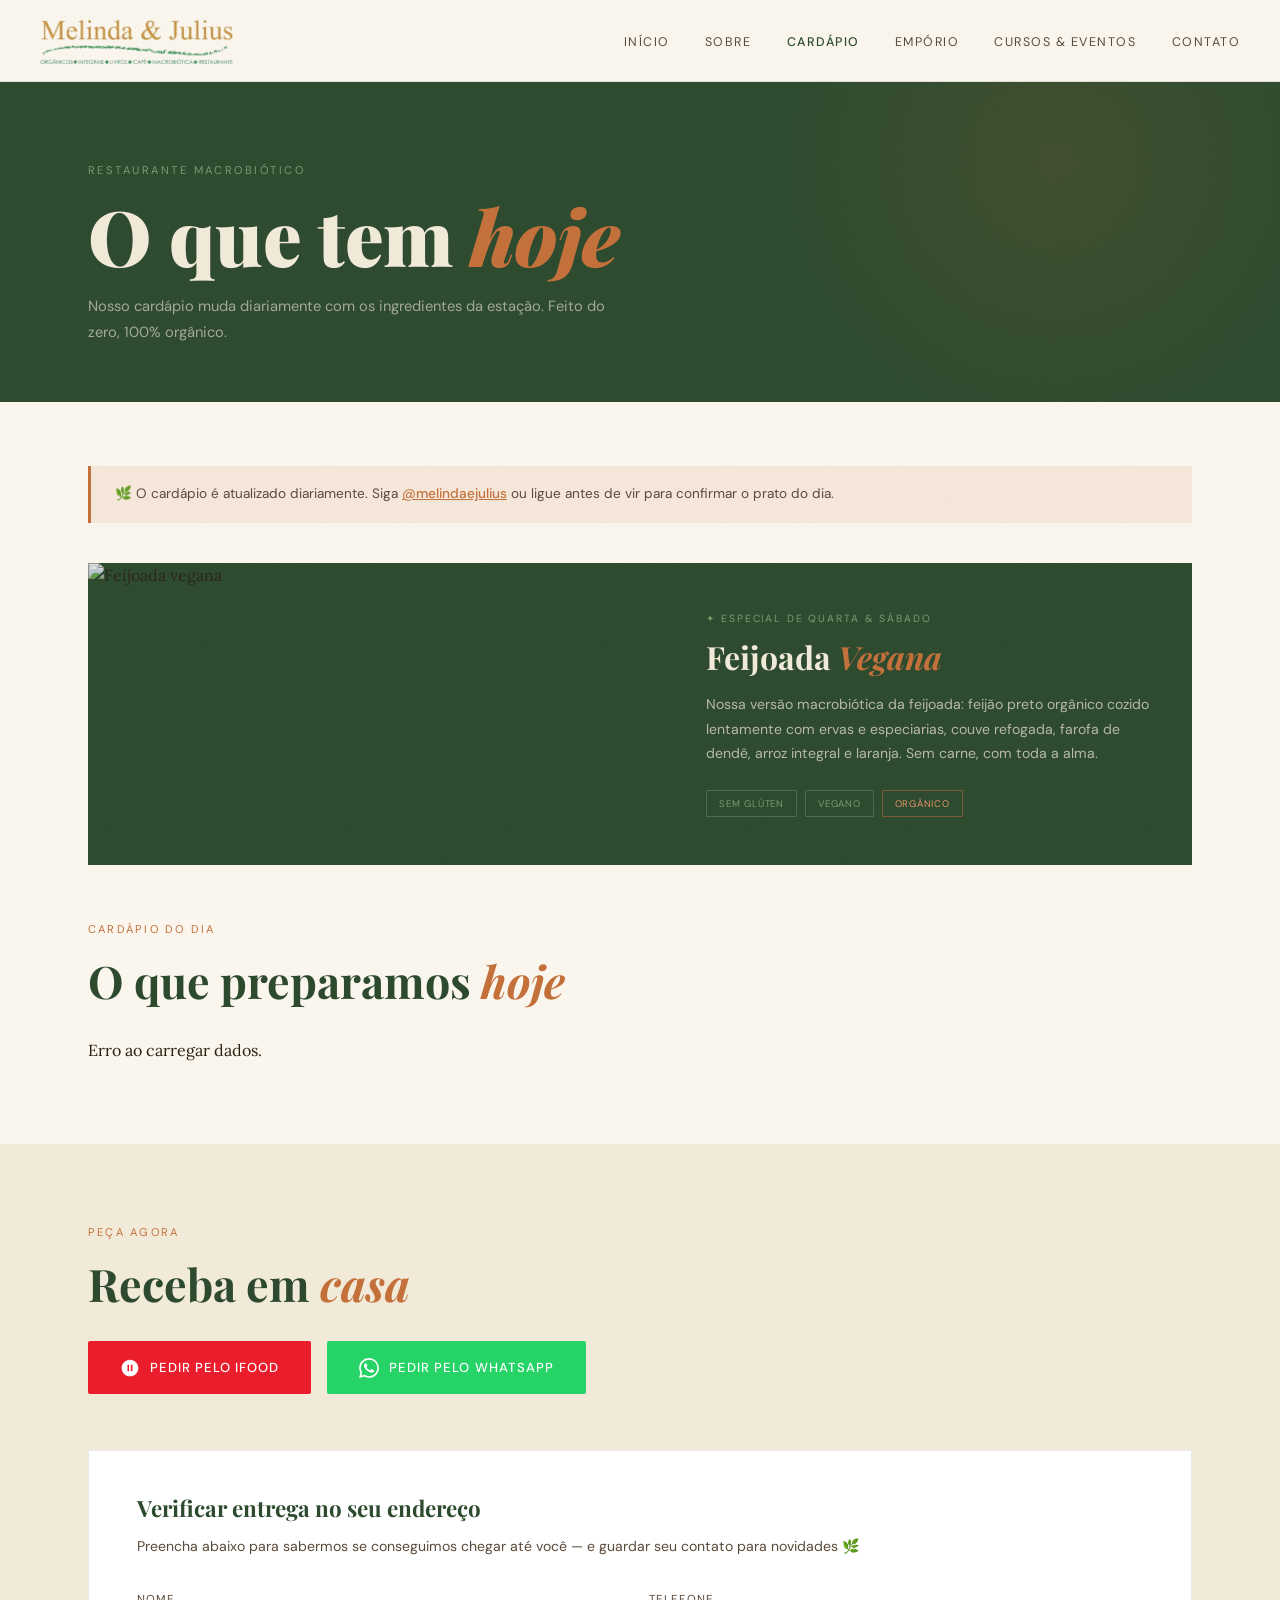
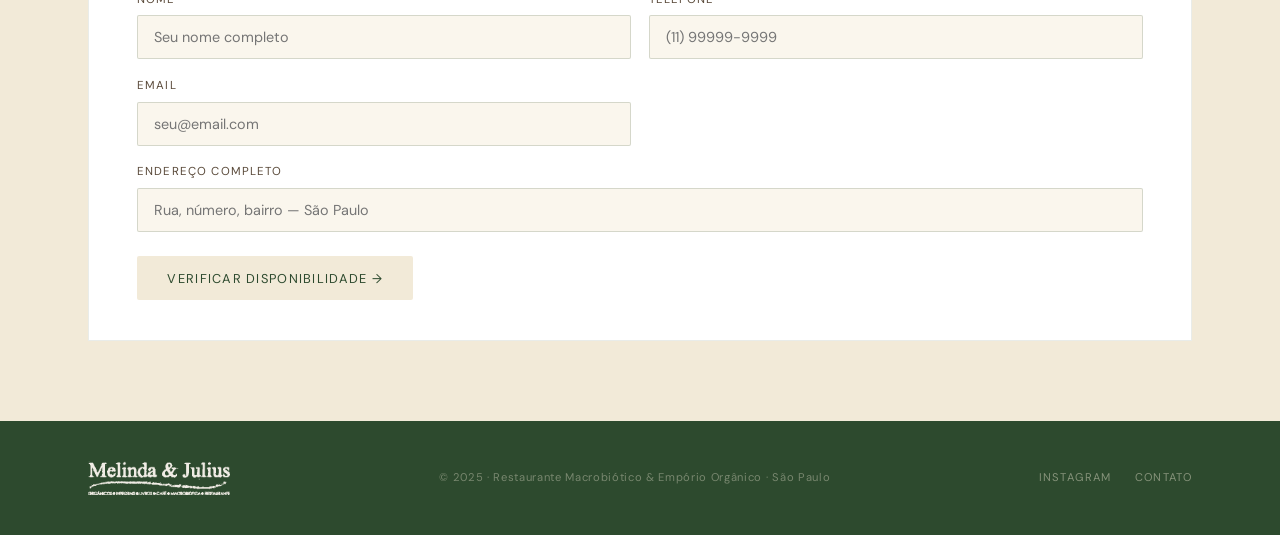
==== cardapio.html @ 5e5525bd "Add files via upload" ====
<!DOCTYPE html>
<html lang="pt-BR">
<head>
  <meta charset="UTF-8"/>
  <meta name="viewport" content="width=device-width, initial-scale=1.0"/>
  <title>Cardápio — Melinda & Julius</title>
  <link rel="preconnect" href="https://fonts.googleapis.com"><link rel="preconnect" href="https://fonts.gstatic.com" crossorigin><link href="https://fonts.googleapis.com/css2?family=Playfair+Display:ital,wght@0,400;0,700;0,900;1,400;1,700&family=Lora:ital,wght@0,400;0,500;1,400&family=DM+Sans:wght@300;400;500&display=swap" rel="stylesheet">
  <link rel="stylesheet" href="style.css"/>
  <script>(function(w,d,s,l,i){w[l]=w[l]||[];w[l].push({'gtm.start':
  new Date().getTime(),event:'gtm.js'});var f=d.getElementsByTagName(s)[0],
  j=d.createElement(s),dl=l!='dataLayer'?'&l='+l:'';j.async=true;j.src=
  'https://www.googletagmanager.com/gtm.js?id='+i+dl;f.parentNode.insertBefore(j,f);
  })(window,document,'script','dataLayer','GTM-PMT8HCLV');</script>
</head>
<body>
  <noscript><iframe src="https://www.googletagmanager.com/ns.html?id=GTM-PMT8HCLV"
  height="0" width="0" style="display:none;visibility:hidden"></iframe></noscript>
  <header class="site-header">
    <div class="container nav-wrap">
      <a href="index.html" class="brand"><img src="logo.png" alt="Melinda &amp; Julius" class="brand-logo"></a>
      <button class="hamburger" aria-label="Menu" onclick="this.classList.toggle('open');document.querySelector('.nav-menu').classList.toggle('open')">
        <span></span><span></span><span></span>
      </button>
      <nav><ul class="nav-menu">
          <li><a href="index.html">Início</a></li>
          <li><a href="sobre.html">Sobre</a></li>
          <li><a href="cardapio.html" class="active">Cardápio</a></li>
          <li><a href="emporio.html">Empório</a></li>
          <li><a href="cursos.html">Cursos &amp; Eventos</a></li>
          <li><a href="contato.html">Contato</a></li>
      </ul></nav>
    </div>
  </header>

<div class="page-header page-header--verde">
  <div class="container">
    <p class="eyebrow">Restaurante macrobiótico</p>
    <h1>O que tem <em>hoje</em></h1>
    <p class="header-sub">Nosso cardápio muda diariamente com os ingredientes da estação. Feito do zero, 100% orgânico.</p>
  </div>
</div>

<section class="cardapio-section">
  <div class="container">

    <div class="aviso-bar reveal">
      🌿 O cardápio é atualizado diariamente. Siga <a href="https://instagram.com/melindaejulius" target="_blank">@melindaejulius</a> ou ligue antes de vir para confirmar o prato do dia.
    </div>

    <!-- FEIJOADA ESPECIAL -->
    <div class="feijoada-card reveal">
      <div class="feijoada-card-img">
        <img src="https://images.unsplash.com/photo-1547592180-85f173990554?w=800&q=80&fit=crop" alt="Feijoada vegana">
      </div>
      <div class="feijoada-card-info">
        <span class="card-tag">✦ Especial de Quarta &amp; Sábado</span>
        <h2>Feijoada <em>Vegana</em></h2>
        <p>Nossa versão macrobiótica da feijoada: feijão preto orgânico cozido lentamente com ervas e especiarias, couve refogada, farofa de dendê, arroz integral e laranja. Sem carne, com toda a alma.</p>
        <div class="feijoada-chips">
          <span class="chip">Sem glúten</span>
          <span class="chip">Vegano</span>
          <span class="chip chip--org">Orgânico</span>
        </div>
      </div>
    </div>

    <!-- SHEETS: pratos do dia gerenciados pela planilha -->
    <div class="cardapio-lista-header reveal">
      <p class="section-label">Cardápio do dia</p>
      <h2 class="section-title">O que preparamos <em>hoje</em></h2>
    </div>
    <div id="content"></div>

  </div>
</section>

<!-- PEDIR AGORA -->
<section class="pedir-section">
  <div class="container">
    <p class="section-label reveal">Peça agora</p>
    <h2 class="section-title reveal">Receba em <em>casa</em></h2>

    <div class="pedir-botoes reveal">
      <a href="https://www.ifood.com.br/delivery/sao-paulo-sp/melinda-julius-vila-progredior" target="_blank" class="btn-pedir btn-pedir--ifood">
        <svg width="20" height="20" viewBox="0 0 24 24" fill="currentColor"><path d="M12 2C6.48 2 2 6.48 2 12s4.48 10 10 10 10-4.48 10-10S17.52 2 12 2zm-1 14H9V8h2v8zm4 0h-2V8h2v8z"/></svg>
        Pedir pelo iFood
      </a>
      <a href="https://wa.me/5511984760015?text=Ol%C3%A1!%20Gostaria%20de%20fazer%20um%20pedido%20pelo%20card%C3%A1pio%20%F0%9F%8C%BF" target="_blank" class="btn-pedir btn-pedir--whatsapp">
        <svg width="20" height="20" viewBox="0 0 24 24" fill="currentColor"><path d="M17.472 14.382c-.297-.149-1.758-.867-2.03-.967-.273-.099-.471-.148-.67.15-.197.297-.767.966-.94 1.164-.173.199-.347.223-.644.075-.297-.15-1.255-.463-2.39-1.475-.883-.788-1.48-1.761-1.653-2.059-.173-.297-.018-.458.13-.606.134-.133.298-.347.446-.52.149-.174.198-.298.298-.497.099-.198.05-.371-.025-.52-.075-.149-.669-1.612-.916-2.207-.242-.579-.487-.5-.669-.51-.173-.008-.371-.01-.57-.01-.198 0-.52.074-.792.372-.272.297-1.04 1.016-1.04 2.479 0 1.462 1.065 2.875 1.213 3.074.149.198 2.096 3.2 5.077 4.487.709.306 1.262.489 1.694.625.712.227 1.36.195 1.871.118.571-.085 1.758-.719 2.006-1.413.248-.694.248-1.289.173-1.413-.074-.124-.272-.198-.57-.347m-5.421 7.403h-.004a9.87 9.87 0 01-5.031-1.378l-.361-.214-3.741.982.998-3.648-.235-.374a9.86 9.86 0 01-1.51-5.26c.001-5.45 4.436-9.884 9.888-9.884 2.64 0 5.122 1.03 6.988 2.898a9.825 9.825 0 012.893 6.994c-.003 5.45-4.437 9.884-9.885 9.884m8.413-18.297A11.815 11.815 0 0012.05 0C5.495 0 .16 5.335.157 11.892c0 2.096.547 4.142 1.588 5.945L.057 24l6.305-1.654a11.882 11.882 0 005.683 1.448h.005c6.554 0 11.89-5.335 11.893-11.893a11.821 11.821 0 00-3.48-8.413Z"/></svg>
        Pedir pelo WhatsApp
      </a>
    </div>

    <!-- FORMULÁRIO DE ENTREGA -->
    <div class="entrega-form-wrap reveal">
      <div class="entrega-form-header">
        <h3>Verificar entrega no seu endereço</h3>
        <p>Preencha abaixo para sabermos se conseguimos chegar até você — e guardar seu contato para novidades 🌿</p>
      </div>
      <form class="entrega-form" id="entregaForm">
        <div class="entrega-form-grid">
          <label>Nome<input type="text" name="nome" id="ef-nome" required placeholder="Seu nome completo"></label>
          <label>Telefone<input type="tel" name="telefone" id="ef-tel" required placeholder="(11) 99999-9999"></label>
          <label>Email<input type="email" name="email" id="ef-email" required placeholder="seu@email.com"></label>
          <label>Endereço completo<input type="text" name="endereco" id="ef-end" required placeholder="Rua, número, bairro — São Paulo"></label>
        </div>
        <button type="submit" class="btn-primary">Verificar disponibilidade →</button>
      </form>
      <div id="entregaResultado" class="entrega-resultado" style="display:none"></div>
    </div>

  </div>
</section>

  <footer class="site-footer">
    <div class="container footer-inner">
      <img src="logo.png" alt="Melinda &amp; Julius" class="footer-logo">
      <p class="footer-copy">© 2025 · Restaurante Macrobiótico &amp; Empório Orgânico · São Paulo</p>
      <div class="footer-links">
        <a href="https://instagram.com/melindaejulius" target="_blank">Instagram</a>
        <a href="contato.html">Contato</a>
      </div>
    </div>
  </footer>
<script>
  const _obs = new IntersectionObserver((entries)=>{
    entries.forEach((e,i)=>{ if(e.isIntersecting){ setTimeout(()=>e.target.classList.add('visible'),i*80); _obs.unobserve(e.target); } });
  },{threshold:0.08,rootMargin:'0px 0px -50px 0px'});
  document.querySelectorAll('.reveal').forEach(el=>_obs.observe(el));
  const _nav=document.querySelector('.site-header');
  window.addEventListener('scroll',()=>{ _nav.style.boxShadow=window.scrollY>20?'0 2px 30px rgba(45,74,46,0.12)':'none'; });
</script>
<script src="script.js"></script>
<script>
// ── VERIFICAÇÃO DE ENTREGA + GOOGLE SHEETS ──────────────────────────
// Coordenadas do Melinda & Julius (Vila Progredior, Morumbi)
const LOJA_LAT = -23.5943;
const LOJA_LNG = -46.7200;
const RAIO_IFOOD_KM = 10; // raio estimado iFood

// URL do Google Apps Script Web App para salvar no Sheets
// SUBSTITUA pela URL do seu Apps Script depois de publicar
const SHEETS_WEBAPP_URL = 'https://script.google.com/macros/s/SEU_SCRIPT_ID/exec';

function distanciaKm(lat1, lng1, lat2, lng2) {
  const R = 6371;
  const dLat = (lat2 - lat1) * Math.PI / 180;
  const dLng = (lng2 - lng1) * Math.PI / 180;
  const a = Math.sin(dLat/2)**2 + Math.cos(lat1*Math.PI/180) * Math.cos(lat2*Math.PI/180) * Math.sin(dLng/2)**2;
  return R * 2 * Math.atan2(Math.sqrt(a), Math.sqrt(1-a));
}

document.getElementById('entregaForm').addEventListener('submit', async function(e) {
  e.preventDefault();
  const btn = this.querySelector('button[type=submit]');
  const res = document.getElementById('entregaResultado');
  const nome     = document.getElementById('ef-nome').value.trim();
  const telefone = document.getElementById('ef-tel').value.trim();
  const email    = document.getElementById('ef-email').value.trim();
  const endereco = document.getElementById('ef-end').value.trim();

  btn.textContent = 'Verificando...';
  btn.disabled = true;
  res.style.display = 'none';

  try {
    // Geocodifica endereço via Nominatim (gratuito, sem API key)
    const geo = await fetch(`https://nominatim.openstreetmap.org/search?format=json&limit=1&q=${encodeURIComponent(endereco + ', São Paulo, Brasil')}`, {
      headers: { 'Accept-Language': 'pt-BR' }
    });
    const geoData = await geo.json();

    let mensagem = '';
    let tipo = '';
    let distancia = null;

    if (geoData.length > 0) {
      const lat = parseFloat(geoData[0].lat);
      const lng = parseFloat(geoData[0].lon);
      distancia = distanciaKm(LOJA_LAT, LOJA_LNG, lat, lng);

      if (distancia <= RAIO_IFOOD_KM) {
        tipo = 'sucesso';
        mensagem = `✅ Boa notícia, ${nome}! Seu endereço fica a <strong>${distancia.toFixed(1)} km</strong> de nós — dentro do raio de entrega do iFood. Clique em "Pedir pelo iFood" acima!`;
      } else {
        tipo = 'aviso';
        mensagem = `🛵 Seu endereço fica a <strong>${distancia.toFixed(1)} km</strong> de nós. Pode ficar fora do raio do iFood, mas entre em contato pelo WhatsApp e verificamos a possibilidade de entrega por motoboy!`;
      }
    } else {
      tipo = 'aviso';
      mensagem = `Não conseguimos localizar esse endereço automaticamente. Entre em contato pelo <a href="https://wa.me/5511984760015" target="_blank">WhatsApp</a> e verificamos!`;
    }

    // Salva no Google Sheets via Apps Script
    try {
      await fetch(SHEETS_WEBAPP_URL, {
        method: 'POST',
        mode: 'no-cors',
        headers: { 'Content-Type': 'application/json' },
        body: JSON.stringify({
          nome, telefone, email, endereco,
          distancia_km: distancia ? distancia.toFixed(2) : 'não localizado',
          data: new Date().toLocaleString('pt-BR')
        })
      });
    } catch(_) { /* silencia erro de CORS — o dado chega mesmo assim */ }

    res.style.display = 'block';
    res.className = `entrega-resultado entrega-resultado--${tipo}`;
    res.innerHTML = mensagem;

  } catch(err) {
    res.style.display = 'block';
    res.className = 'entrega-resultado entrega-resultado--aviso';
    res.innerHTML = 'Ocorreu um erro. Entre em contato pelo <a href="https://wa.me/5511984760015" target="_blank">WhatsApp</a>!';
  }

  btn.textContent = 'Verificar disponibilidade →';
  btn.disabled = false;
});
</script>
</body>
</html>
---- style.css ----
/* ─── FONTS ──────────────────────────────────────────────────────── */
@import url('https://fonts.googleapis.com/css2?family=Playfair+Display:ital,wght@0,400;0,700;0,900;1,400;1,700&family=Lora:ital,wght@0,400;0,500;1,400&family=DM+Sans:wght@300;400;500&display=swap');

/* ─── TOKENS ─────────────────────────────────────────────────────── */
:root {
  --verde-escuro:  #2d4a2e;
  --verde-medio:   #4a6741;
  --verde-claro:   #7a9c6e;
  --bege-quente:   #f2ead8;
  --bege-escuro:   #e0d4b8;
  --terracota:     #c4703a;
  --creme:         #faf6ed;
  --marrom-texto:  #2c1f0e;
  --cinza-texto:   #5a4a3a;
}

/* ─── RESET ──────────────────────────────────────────────────────── */
*, *::before, *::after { box-sizing: border-box; margin: 0; padding: 0; }
html { scroll-behavior: smooth; }
body {
  font-family: 'Lora', Georgia, serif;
  background: var(--creme);
  color: var(--marrom-texto);
  line-height: 1.6;
  overflow-x: hidden;
}

/* noise texture */
body::before {
  content: '';
  position: fixed; inset: 0;
  background-image: url("data:image/svg+xml,%3Csvg xmlns='http://www.w3.org/2000/svg' width='400' height='400'%3E%3Cfilter id='n'%3E%3CfeTurbulence type='fractalNoise' baseFrequency='0.9' numOctaves='4' stitchTiles='stitch'/%3E%3CfeColorMatrix type='saturate' values='0'/%3E%3C/filter%3E%3Crect width='400' height='400' filter='url(%23n)' opacity='0.035'/%3E%3C/svg%3E");
  pointer-events: none; z-index: 9999; opacity: 0.6;
}

/* ─── LAYOUT ─────────────────────────────────────────────────────── */
.container { max-width: 1200px; margin: 0 auto; padding: 0 3rem; }
@media (max-width: 768px) { .container { padding: 0 1.25rem; } }

/* ─── SCROLL REVEAL ──────────────────────────────────────────────── */
.reveal { opacity: 0; transform: translateY(28px); transition: opacity 0.7s ease, transform 0.7s ease; }
.reveal.visible { opacity: 1; transform: translateY(0); }

/* ─── TYPOGRAPHY UTILS ───────────────────────────────────────────── */
.eyebrow {
  display: block;
  font-family: 'DM Sans', sans-serif;
  font-size: 0.7rem; letter-spacing: 0.22em; text-transform: uppercase;
  color: var(--verde-claro); margin-bottom: 0.9rem;
}
.section-label {
  font-family: 'DM Sans', sans-serif;
  font-size: 0.7rem; letter-spacing: 0.2em; text-transform: uppercase;
  color: var(--terracota); margin-bottom: 1rem; display: block;
}
.section-title {
  font-family: 'Playfair Display', serif;
  font-size: clamp(2rem, 3.5vw, 3rem); font-weight: 700;
  line-height: 1.15; color: var(--verde-escuro); margin-bottom: 2rem;
}
.section-title em, h1 em, h2 em { font-style: italic; color: var(--terracota); }

/* ─── BUTTONS ────────────────────────────────────────────────────── */
.btn-primary {
  display: inline-block;
  font-family: 'DM Sans', sans-serif; font-size: 0.8rem;
  letter-spacing: 0.1em; text-transform: uppercase;
  color: var(--verde-escuro); background: var(--bege-quente);
  padding: 0.85rem 1.9rem; text-decoration: none;
  border-radius: 2px; border: none; cursor: pointer;
  transition: background 0.2s, color 0.2s;
}
.btn-primary:hover { background: var(--terracota); color: #fff; }
.btn-ghost {
  font-family: 'DM Sans', sans-serif; font-size: 0.8rem;
  letter-spacing: 0.1em; text-transform: uppercase;
  color: rgba(242,234,216,0.7); text-decoration: none; transition: color 0.2s;
}
.btn-ghost:hover { color: var(--bege-quente); }

/* ─── NAV ────────────────────────────────────────────────────────── */
.site-header {
  position: sticky; top: 0; z-index: 100;
  background: rgba(250,246,237,0.93);
  backdrop-filter: blur(14px);
  border-bottom: 1px solid rgba(45,74,46,0.12);
  transition: box-shadow 0.3s;
}
.nav-wrap {
  display: flex; align-items: center; justify-content: space-between;
  padding: 1.1rem 0;
}
.brand { display: flex; align-items: center; text-decoration: none; }
.brand-logo { height: 46px; width: auto; display: block; }

.nav-menu { list-style: none; display: flex; gap: 2.2rem; }
.nav-menu a {
  font-family: 'DM Sans', sans-serif;
  font-size: 0.78rem; letter-spacing: 0.12em; text-transform: uppercase;
  color: var(--cinza-texto); text-decoration: none; transition: color 0.2s;
}
.nav-menu a:hover, .nav-menu a.active { color: var(--verde-escuro); font-weight: 500; }

.hamburger {
  display: none; flex-direction: column; gap: 5px;
  background: none; border: none; cursor: pointer; padding: 4px;
}
.hamburger span { display: block; width: 24px; height: 2px; background: var(--verde-escuro); transition: all 0.3s; }
.hamburger.open span:nth-child(1) { transform: translateY(7px) rotate(45deg); }
.hamburger.open span:nth-child(2) { opacity: 0; }
.hamburger.open span:nth-child(3) { transform: translateY(-7px) rotate(-45deg); }

@media (max-width: 900px) {
  .hamburger { display: flex; }
  .nav-menu {
    display: none; position: absolute; top: 70px; left: 0; right: 0;
    flex-direction: column; gap: 0;
    background: rgba(250,246,237,0.98);
    border-bottom: 1px solid rgba(45,74,46,0.12);
    padding: 1rem 1.25rem;
  }
  .nav-menu.open { display: flex; }
  .nav-menu a { padding: 0.65rem 0; font-size: 0.88rem; }
}

/* ─── PAGE HEADER ────────────────────────────────────────────────── */
.page-header { padding: 5rem 0 3.5rem; position: relative; overflow: hidden; }
.page-header--verde { background: var(--verde-escuro); }
.page-header--verde::before {
  content: ''; position: absolute; bottom: -15%; right: -5%; width: 45%; aspect-ratio: 1;
  background: radial-gradient(circle, rgba(196,112,58,0.12) 0%, transparent 70%);
  pointer-events: none;
}
.page-header--bege { background: var(--bege-escuro); }
.page-header h1 {
  font-family: 'Playfair Display', serif;
  font-size: clamp(3rem, 6vw, 5rem); font-weight: 900; line-height: 1.05;
}
.page-header--verde h1 { color: var(--bege-quente); }
.page-header--verde .eyebrow { color: var(--verde-claro); }
.page-header--bege h1 { color: var(--verde-escuro); }
.header-sub {
  font-family: 'DM Sans', sans-serif; font-size: 0.92rem;
  line-height: 1.75; max-width: 520px; margin-top: 1.2rem;
}
.page-header--verde .header-sub { color: rgba(242,234,216,0.6); }
.page-header--bege .header-sub { color: var(--cinza-texto); }

/* ─── HERO ───────────────────────────────────────────────────────── */
.hero {
  display: grid; grid-template-columns: 1fr 1fr;
  min-height: calc(100vh - 70px);
}
.hero-left {
  background: var(--verde-escuro);
  display: flex; flex-direction: column; justify-content: flex-end;
  padding: 5rem 4rem 5rem 5rem;
  position: relative; overflow: hidden;
}
.hero-left::before {
  content: ''; position: absolute; top: -15%; right: -10%;
  width: 55%; aspect-ratio: 1;
  background: radial-gradient(circle, rgba(122,156,110,0.18) 0%, transparent 70%);
  pointer-events: none;
}
.hero-left .eyebrow { color: var(--verde-claro); }
.hero-since {
  position: absolute; top: 2rem; right: 0;
  background: var(--terracota); color: #fff;
  font-family: 'DM Sans', sans-serif; font-size: 0.65rem;
  letter-spacing: 0.18em; text-transform: uppercase; padding: 0.35rem 1.2rem;
}
.hero-title {
  font-family: 'Playfair Display', serif;
  font-size: clamp(2.4rem, 4vw, 3.8rem); font-weight: 900;
  line-height: 1.1; color: var(--bege-quente); margin-bottom: 1.4rem;
}
.hero-desc {
  font-family: 'DM Sans', sans-serif; font-size: 0.95rem;
  color: rgba(242,234,216,0.7); line-height: 1.75;
  max-width: 400px; margin-bottom: 2.5rem;
}
.hero-actions { display: flex; gap: 1.5rem; align-items: center; flex-wrap: wrap; }
.hero-right { position: relative; overflow: hidden; background: var(--verde-escuro); }
.hero-right img {
  width: 100%; height: 100%; object-fit: cover;
  filter: saturate(0.82) sepia(0.1); transition: transform 8s ease;
}
.hero-right:hover img { transform: scale(1.04); }

@media (max-width: 900px) {
  .hero { grid-template-columns: 1fr; min-height: auto; }
  .hero-left { padding: 4.5rem 1.25rem 2.5rem; }
  .hero-right { height: 55vw; }
}

/* ─── SHEETS SECTION (index) ─────────────────────────────────────── */
.sheets-section { padding: 3rem 0 0; }
.sheets-section #content:empty { display: none; }

/* ─── STATS STRIP ────────────────────────────────────────────────── */
.strip-stats { background: var(--verde-escuro); padding: 4rem 0; }
.strip-grid { display: grid; grid-template-columns: repeat(4,1fr); gap: 2rem; text-align: center; }
.stat-n {
  display: block;
  font-family: 'Playfair Display', serif; font-size: 3rem; font-weight: 900;
  color: var(--bege-quente); line-height: 1;
}
.stat-l {
  display: block; margin-top: 0.3rem;
  font-family: 'DM Sans', sans-serif; font-size: 0.7rem;
  letter-spacing: 0.12em; text-transform: uppercase; color: var(--verde-claro);
}
@media (max-width: 768px) { .strip-grid { grid-template-columns: repeat(2,1fr); } }

/* ─── CARDS SECTION (index) ──────────────────────────────────────── */
.cards-section { background: var(--creme); padding: 5rem 0; }
.cards-grid { display: grid; grid-template-columns: repeat(3,1fr); gap: 2rem; }
.card-link { text-decoration: none; color: inherit; display: block; overflow: hidden; background: #fff; border: 1px solid rgba(45,74,46,0.08); transition: transform 0.3s, box-shadow 0.3s; }
.card-link:hover { transform: translateY(-5px); box-shadow: 0 16px 50px rgba(45,74,46,0.1); }
.card-img { width: 100%; aspect-ratio: 4/3; background-size: cover; background-position: center; filter: saturate(0.8) sepia(0.1); transition: transform 0.5s; }
.card-link:hover .card-img { transform: scale(1.04); }
.card-body { padding: 1.75rem; }
.card-tag { font-family: 'DM Sans', sans-serif; font-size: 0.65rem; letter-spacing: 0.18em; text-transform: uppercase; color: var(--terracota); display: block; margin-bottom: 0.5rem; }
.card-body h3 { font-family: 'Playfair Display', serif; font-size: 1.25rem; font-weight: 700; color: var(--verde-escuro); margin-bottom: 0.5rem; }
.card-body p { font-family: 'DM Sans', sans-serif; font-size: 0.83rem; color: var(--cinza-texto); line-height: 1.65; }
@media (max-width: 768px) { .cards-grid { grid-template-columns: 1fr; } }

/* ─── BANNER FEIJOADA ────────────────────────────────────────────── */
.banner-feijoada { background: var(--verde-escuro); padding: 5.5rem 0; }
.banner-inner { display: flex; justify-content: space-between; align-items: center; gap: 2.5rem; flex-wrap: wrap; }
.banner-inner h2 {
  font-family: 'Playfair Display', serif;
  font-size: clamp(2rem, 3.5vw, 3rem); font-weight: 700;
  color: var(--bege-quente); line-height: 1.15; margin-bottom: 0.75rem;
}
.banner-inner p { font-family: 'DM Sans', sans-serif; font-size: 0.9rem; color: rgba(242,234,216,0.65); line-height: 1.75; max-width: 480px; }

/* ─── SOBRE ──────────────────────────────────────────────────────── */
.sobre-intro { background: var(--bege-quente); padding: 6rem 0; position: relative; overflow: hidden; }
.sobre-intro::before {
  content: '\201C'; position: absolute; top: -2rem; left: 1rem;
  font-family: 'Playfair Display', serif; font-size: 22rem;
  color: rgba(45,74,46,0.04); line-height: 1; pointer-events: none;
}
.sobre-grid { display: grid; grid-template-columns: 1fr 1fr; gap: 5rem; align-items: center; position: relative; }
.big-quote {
  font-family: 'Playfair Display', serif;
  font-size: clamp(1.2rem, 2vw, 1.6rem); font-style: italic;
  line-height: 1.55; color: var(--verde-escuro);
  border-left: 3px solid var(--terracota);
  padding-left: 1.5rem; margin-bottom: 2rem;
}
.sobre-text p { font-size: 0.97rem; line-height: 1.85; color: var(--cinza-texto); margin-bottom: 1.1rem; }
.sobre-image { position: relative; }
.sobre-image img { width: 100%; aspect-ratio: 3/4; object-fit: cover; filter: saturate(0.82) sepia(0.1); display: block; }
.sobre-image-badge {
  position: absolute; bottom: -1.5rem; right: -1.5rem;
  background: var(--terracota); color: #fff;
  padding: 1.2rem 1.5rem; line-height: 1.8;
  font-family: 'DM Sans', sans-serif; font-size: 0.7rem;
  letter-spacing: 0.12em; text-transform: uppercase;
}

/* sheets-sobre */
.sheets-sobre { margin-top: 1.5rem; }
.sheets-sobre .texto-bloco {
  background: transparent; border: none;
  border-top: 1px solid rgba(45,74,46,0.15);
  padding: 1.25rem 0 0; margin-bottom: 0;
}

@media (max-width: 900px) {
  .sobre-grid { grid-template-columns: 1fr; gap: 2.5rem; }
  .sobre-image-badge { display: none; }
}

/* ─── PRINCÍPIOS ─────────────────────────────────────────────────── */
.principios-section { background: var(--creme); padding: 6rem 0; }
.principios-grid { display: grid; grid-template-columns: repeat(3,1fr); gap: 2rem; margin-top: 1rem; }
.principio { padding: 2rem 1.5rem; border-top: 2px solid rgba(45,74,46,0.15); transition: border-color 0.25s; }
.principio:hover { border-color: var(--terracota); }
.p-num { display: block; font-family: 'Playfair Display', serif; font-size: 2.8rem; font-weight: 900; color: rgba(45,74,46,0.1); line-height: 1; margin-bottom: 0.75rem; }
.principio h3 { font-family: 'Playfair Display', serif; font-size: 1.05rem; font-weight: 700; color: var(--verde-escuro); margin-bottom: 0.6rem; }
.principio p { font-family: 'DM Sans', sans-serif; font-size: 0.83rem; color: var(--cinza-texto); line-height: 1.7; }
@media (max-width: 768px) { .principios-grid { grid-template-columns: 1fr; } }

/* ─── CARDÁPIO ───────────────────────────────────────────────────── */
.cardapio-section { padding: 4rem 0 5rem; }

.aviso-bar {
  background: rgba(196,112,58,0.1);
  border-left: 3px solid var(--terracota);
  padding: 1.1rem 1.5rem; margin-bottom: 2.5rem;
  font-family: 'DM Sans', sans-serif; font-size: 0.85rem;
  color: var(--cinza-texto); line-height: 1.6;
}
.aviso-bar a { color: var(--terracota); font-weight: 500; }

.feijoada-card { display: grid; grid-template-columns: 1.1fr 1fr; overflow: hidden; margin-bottom: 3.5rem; background: var(--verde-escuro); }
.feijoada-card-img { overflow: hidden; }
.feijoada-card-img img { width: 100%; height: 100%; object-fit: cover; filter: saturate(0.82) sepia(0.1); opacity: 0.85; transition: transform 0.6s; }
.feijoada-card:hover .feijoada-card-img img { transform: scale(1.04); }
.feijoada-card-info { padding: 3rem 2.5rem; display: flex; flex-direction: column; justify-content: center; }
.feijoada-card-info .card-tag { color: var(--verde-claro); margin-bottom: 0.75rem; }
.feijoada-card-info h2 { font-family: 'Playfair Display', serif; font-size: clamp(1.6rem, 2.5vw, 2.2rem); font-weight: 700; color: var(--bege-quente); line-height: 1.15; margin-bottom: 1rem; }
.feijoada-card-info p { font-family: 'DM Sans', sans-serif; font-size: 0.88rem; color: rgba(242,234,216,0.7); line-height: 1.75; margin-bottom: 1.5rem; }
.feijoada-chips { display: flex; flex-wrap: wrap; gap: 0.5rem; }
.chip { font-family: 'DM Sans', sans-serif; font-size: 0.6rem; letter-spacing: 0.08em; text-transform: uppercase; padding: 0.3rem 0.75rem; border: 1px solid rgba(122,156,110,0.4); color: var(--verde-claro); border-radius: 1px; }
.chip--org { border-color: rgba(196,112,58,0.5); color: #e8956a; }

.cardapio-lista-header { margin-bottom: 1.5rem; }

.nota-rodape {
  display: flex; align-items: flex-start; gap: 1rem;
  border: 1px solid rgba(45,74,46,0.12); padding: 1.75rem 2rem; margin: 0 0 4rem;
  font-family: 'DM Sans', sans-serif; font-size: 0.85rem; color: var(--cinza-texto); line-height: 1.65;
}
.nota-rodape strong { color: var(--verde-escuro); }
.nota-rodape a { color: var(--verde-escuro); font-weight: 500; }
.nota-icon { font-size: 1.4rem; flex-shrink: 0; margin-top: 2px; }

@media (max-width: 768px) {
  .feijoada-card { grid-template-columns: 1fr; }
  .feijoada-card-info { padding: 2rem 1.5rem; }
}

/* ─── EMPÓRIO ────────────────────────────────────────────────────── */
.emporio-header-grid { display: grid; grid-template-columns: 1fr 1fr; gap: 4rem; align-items: center; }
.cats-bar { display: flex; flex-wrap: wrap; gap: 0.6rem; }
.cats-bar span { font-family: 'DM Sans', sans-serif; font-size: 0.78rem; letter-spacing: 0.06em; padding: 0.45rem 1rem; background: var(--creme); color: var(--verde-escuro); border: 1px solid rgba(45,74,46,0.18); border-radius: 2px; white-space: nowrap; }
.emporio-section { padding: 5rem 0; }
@media (max-width: 900px) { .emporio-header-grid { grid-template-columns: 1fr; gap: 2rem; } }

/* ─── CONTATO ────────────────────────────────────────────────────── */
.contato-section { padding: 5rem 0; }
.contato-grid { display: grid; grid-template-columns: 1fr 1.5fr; gap: 5rem; align-items: start; }
.contato-info { display: flex; flex-direction: column; gap: 2.5rem; }
.info-bloco h4 { font-family: 'DM Sans', sans-serif; font-size: 0.68rem; letter-spacing: 0.18em; text-transform: uppercase; color: var(--terracota); margin-bottom: 0.75rem; }
.horarios { display: flex; flex-direction: column; }
.h-row { display: flex; justify-content: space-between; font-family: 'DM Sans', sans-serif; font-size: 0.85rem; padding: 0.55rem 0; border-bottom: 1px solid rgba(45,74,46,0.08); color: var(--cinza-texto); }
.h-row--fechado { color: rgba(90,74,58,0.38); }
.social-row { display: flex; gap: 1rem; }
.social-link { font-family: 'DM Sans', sans-serif; font-size: 0.72rem; letter-spacing: 0.1em; text-transform: uppercase; color: var(--verde-escuro); text-decoration: none; border-bottom: 1px solid var(--verde-claro); padding-bottom: 2px; transition: all 0.2s; }
.social-link:hover { color: var(--terracota); border-color: var(--terracota); }
.social-link--wa { color: #25a244; border-color: #25a244; }
.contato-direita { display: flex; flex-direction: column; gap: 2rem; }
.map-frame { width: 100%; aspect-ratio: 4/3; border: 1px solid rgba(45,74,46,0.12); overflow: hidden; }
.map-frame iframe { width: 100%; height: 100%; border: 0; display: block; }
.form-wrapper h3 { font-family: 'Playfair Display', serif; font-size: 1.3rem; font-weight: 700; color: var(--verde-escuro); margin-bottom: 1.5rem; }
.form-wrapper form { display: flex; flex-direction: column; gap: 1.1rem; }
.form-wrapper label { font-family: 'DM Sans', sans-serif; font-size: 0.72rem; letter-spacing: 0.1em; text-transform: uppercase; color: var(--cinza-texto); display: flex; flex-direction: column; gap: 0.4rem; }
.form-wrapper input, .form-wrapper textarea { font-family: 'DM Sans', sans-serif; font-size: 0.9rem; letter-spacing: 0; color: var(--marrom-texto); background: #fff; border: 1px solid rgba(45,74,46,0.18); border-radius: 2px; padding: 0.75rem 1rem; outline: none; transition: border-color 0.2s; }
.form-wrapper input:focus, .form-wrapper textarea:focus { border-color: var(--verde-medio); }
.form-wrapper textarea { resize: vertical; min-height: 100px; }
.form-wrapper button { font-family: 'DM Sans', sans-serif; font-size: 0.8rem; letter-spacing: 0.1em; text-transform: uppercase; color: #fff; background: var(--verde-escuro); border: none; padding: 0.9rem 2rem; cursor: pointer; border-radius: 2px; transition: background 0.2s; align-self: flex-start; }
.form-wrapper button:hover { background: var(--verde-medio); }
@media (max-width: 900px) { .contato-grid { grid-template-columns: 1fr; gap: 2.5rem; } }

/* ─── GOOGLE SHEETS RENDERERS ────────────────────────────────────── */
/* .texto-bloco — index, sobre, contato */
.texto-bloco { background: #fff; border: 1px solid rgba(45,74,46,0.1); padding: 2rem 2.25rem; margin-bottom: 1.5rem; }
.texto-bloco:last-child { margin-bottom: 0; }
.texto-bloco h2, .texto-bloco h3 { font-family: 'Playfair Display', serif; font-weight: 700; color: var(--verde-escuro); margin-bottom: 0.75rem; line-height: 1.2; }
.texto-bloco h2 { font-size: 1.5rem; }
.texto-bloco h3 { font-size: 1.1rem; }
.texto-bloco p { font-family: 'DM Sans', sans-serif; font-size: 0.9rem; color: var(--cinza-texto); line-height: 1.75; }
.texto-bloco img { max-width: 100%; height: auto; margin-top: 1rem; filter: saturate(0.85); display: block; }

/* .cardapio-item — cardapio */
.cardapio-item { background: #fff; border: 1px solid rgba(45,74,46,0.1); border-left: 3px solid var(--verde-claro); padding: 1.5rem 2rem; margin-bottom: 1.25rem; transition: border-left-color 0.2s, padding-left 0.2s; }
.cardapio-item:hover { border-left-color: var(--terracota); padding-left: 2.3rem; }
.cardapio-item p { font-family: 'DM Sans', sans-serif; font-size: 0.9rem; color: var(--cinza-texto); line-height: 1.72; }
.cardapio-item img { max-width: 100%; height: auto; margin-top: 0.75rem; filter: saturate(0.85); display: block; }

/* .emporio-grid / .produto — emporio */
.emporio-grid { display: grid; grid-template-columns: repeat(auto-fill, minmax(250px,1fr)); gap: 1.75rem; margin-top: 1rem; }
.produto { background: #fff; border: 1px solid rgba(45,74,46,0.1); overflow: hidden; transition: transform 0.25s, box-shadow 0.25s; }
.produto:hover { transform: translateY(-5px); box-shadow: 0 16px 50px rgba(45,74,46,0.1); }
.produto img { width: 100%; aspect-ratio: 4/3; object-fit: cover; filter: saturate(0.82); display: block; }
.produto h3 { font-family: 'Playfair Display', serif; font-size: 1.05rem; font-weight: 700; color: var(--verde-escuro); padding: 1.1rem 1.25rem 0.35rem; }
.produto p { font-family: 'DM Sans', sans-serif; font-size: 0.82rem; color: var(--cinza-texto); line-height: 1.6; padding: 0 1.25rem 0.4rem; }
.produto p:last-child { padding-bottom: 1.25rem; }
.produto p strong { color: var(--terracota); font-weight: 500; }

/* ─── FOOTER ─────────────────────────────────────────────────────── */
.site-footer { background: var(--verde-escuro); padding: 2.5rem 0; }
.footer-inner { display: flex; justify-content: space-between; align-items: center; flex-wrap: wrap; gap: 1rem; }
.footer-logo { height: 34px; width: auto; filter: brightness(0) invert(0.88) sepia(0.25) saturate(0.5); }
.footer-copy { font-family: 'DM Sans', sans-serif; font-size: 0.7rem; letter-spacing: 0.06em; color: rgba(242,234,216,0.38); }
.footer-links { display: flex; gap: 1.5rem; }
.footer-links a { font-family: 'DM Sans', sans-serif; font-size: 0.7rem; letter-spacing: 0.1em; text-transform: uppercase; color: rgba(242,234,216,0.45); text-decoration: none; transition: color 0.2s; }
.footer-links a:hover { color: var(--bege-quente); }
@media (max-width: 768px) { .footer-inner { flex-direction: column; text-align: center; } }

/* ─── PEDIDO WHATSAPP (empório) ──────────────────────────────────── */
.pedido-whatsapp {
  display: flex; justify-content: space-between; align-items: center;
  gap: 2rem; flex-wrap: wrap;
  background: var(--verde-escuro);
  padding: 2.5rem 3rem;
  margin-top: 3rem;
}
.pedido-whatsapp-text h3 {
  font-family: 'Playfair Display', serif; font-size: 1.4rem; font-weight: 700;
  color: var(--bege-quente); margin-bottom: 0.4rem;
}
.pedido-whatsapp-text p {
  font-family: 'DM Sans', sans-serif; font-size: 0.88rem;
  color: rgba(242,234,216,0.65); line-height: 1.65;
}
.btn-whatsapp {
  display: inline-flex; align-items: center; gap: 0.6rem; flex-shrink: 0;
  font-family: 'DM Sans', sans-serif; font-size: 0.8rem;
  letter-spacing: 0.1em; text-transform: uppercase;
  color: var(--verde-escuro); background: #25D366;
  padding: 0.9rem 1.75rem; text-decoration: none;
  border-radius: 2px; transition: background 0.2s;
}
.btn-whatsapp:hover { background: #1fba58; }
@media (max-width: 768px) {
  .pedido-whatsapp { flex-direction: column; padding: 2rem 1.5rem; }
}

/* ─── PEDIR / ENTREGA (cardápio) ─────────────────────────────────── */
.pedir-section { background: var(--bege-quente); padding: 5rem 0; }

.pedir-botoes {
  display: flex; gap: 1rem; flex-wrap: wrap; margin-bottom: 3.5rem;
}
.btn-pedir {
  display: inline-flex; align-items: center; gap: 0.6rem;
  font-family: 'DM Sans', sans-serif; font-size: 0.82rem;
  letter-spacing: 0.08em; text-transform: uppercase;
  padding: 1rem 2rem; text-decoration: none;
  border-radius: 2px; font-weight: 500; transition: all 0.2s;
}
.btn-pedir--ifood { background: #ea1d2c; color: #fff; }
.btn-pedir--ifood:hover { background: #c4121f; }
.btn-pedir--whatsapp { background: #25D366; color: #fff; }
.btn-pedir--whatsapp:hover { background: #1fba58; }

.entrega-form-wrap {
  background: #fff; border: 1px solid rgba(45,74,46,0.1);
  padding: 2.5rem 3rem;
}
.entrega-form-header { margin-bottom: 2rem; }
.entrega-form-header h3 {
  font-family: 'Playfair Display', serif; font-size: 1.4rem; font-weight: 700;
  color: var(--verde-escuro); margin-bottom: 0.5rem;
}
.entrega-form-header p {
  font-family: 'DM Sans', sans-serif; font-size: 0.88rem;
  color: var(--cinza-texto); line-height: 1.65;
}
.entrega-form-grid {
  display: grid; grid-template-columns: 1fr 1fr;
  gap: 1.1rem; margin-bottom: 1.5rem;
}
.entrega-form label {
  font-family: 'DM Sans', sans-serif; font-size: 0.72rem;
  letter-spacing: 0.1em; text-transform: uppercase;
  color: var(--cinza-texto); display: flex; flex-direction: column; gap: 0.4rem;
}
.entrega-form input {
  font-family: 'DM Sans', sans-serif; font-size: 0.9rem; letter-spacing: 0;
  color: var(--marrom-texto); background: var(--creme);
  border: 1px solid rgba(45,74,46,0.18); border-radius: 2px;
  padding: 0.75rem 1rem; outline: none; transition: border-color 0.2s;
}
.entrega-form input:focus { border-color: var(--verde-medio); background: #fff; }
/* endereço ocupa linha inteira */
.entrega-form-grid label:last-child { grid-column: 1 / -1; }

.entrega-resultado {
  margin-top: 1.5rem; padding: 1.25rem 1.5rem;
  font-family: 'DM Sans', sans-serif; font-size: 0.9rem; line-height: 1.65;
  border-radius: 2px;
}
.entrega-resultado--sucesso { background: rgba(45,74,46,0.08); color: var(--verde-escuro); border-left: 3px solid var(--verde-medio); }
.entrega-resultado--aviso   { background: rgba(196,112,58,0.1); color: var(--cinza-texto); border-left: 3px solid var(--terracota); }
.entrega-resultado a { color: var(--verde-escuro); font-weight: 500; }

@media (max-width: 768px) {
  .entrega-form-grid { grid-template-columns: 1fr; }
  .entrega-form-wrap { padding: 1.75rem 1.25rem; }
  .pedir-botoes { flex-direction: column; }
  .btn-pedir { justify-content: center; }
}

/* ─── SUSTENTABILIDADE (sobre) ───────────────────────────────────── */
.sustentabilidade-bloco { margin-top: 2rem; }
.sustenta-lista {
  list-style: none;
  display: flex; flex-direction: column; gap: 0.6rem;
  margin-top: 0.75rem;
}
.sustenta-lista li {
  font-family: 'DM Sans', sans-serif; font-size: 0.88rem;
  color: var(--cinza-texto); line-height: 1.5;
  padding: 0.5rem 0.75rem;
  background: rgba(45,74,46,0.06);
  border-left: 2px solid var(--verde-claro);
}

/* ─── CURSOS & EVENTOS ───────────────────────────────────────────── */
.cursos-section { padding: 4rem 0 6rem; }
.cursos-grid { display: flex; flex-direction: column; gap: 5rem; margin-top: 1rem; }

.curso-card { overflow: hidden; background: #fff; border: 1px solid rgba(45,74,46,0.1); }

.curso-hero-img {
  position: relative; width: 100%;
  aspect-ratio: 16/6; overflow: hidden;
  background: var(--verde-escuro);
}
.curso-hero-placeholder {
  width: 100%; height: 100%;
  display: flex; align-items: center; justify-content: center;
  background: linear-gradient(135deg, var(--verde-escuro) 0%, var(--verde-medio) 100%);
  font-family: 'DM Sans', sans-serif; font-size: 0.75rem;
  color: rgba(242,234,216,0.3); text-align: center; padding: 1rem;
  font-style: italic;
}
.curso-hero-overlay {
  position: absolute; inset: 0;
  background: linear-gradient(to top, rgba(20,35,20,0.85) 0%, transparent 60%);
  display: flex; flex-direction: column; justify-content: flex-end;
  padding: 2rem 2.5rem;
}
.curso-tag {
  font-family: 'DM Sans', sans-serif; font-size: 0.65rem;
  letter-spacing: 0.2em; text-transform: uppercase; color: var(--verde-claro);
  margin-bottom: 0.5rem; display: block;
}
.curso-hero-overlay h2 {
  font-family: 'Playfair Display', serif; font-size: clamp(1.5rem, 3vw, 2.5rem);
  font-weight: 700; color: var(--bege-quente); line-height: 1.15;
}

.curso-body { padding: 2rem 2.5rem 2.5rem; }
.curso-desc {
  font-family: 'DM Sans', sans-serif; font-size: 0.9rem;
  color: var(--cinza-texto); line-height: 1.75;
  max-width: 680px; margin-bottom: 2rem;
}

/* Carrossel */
.carrossel {
  position: relative; overflow: hidden;
  aspect-ratio: 16/7; background: var(--bege-escuro);
}
.carrossel-track {
  display: flex; height: 100%;
  transition: transform 0.45s cubic-bezier(0.25,0.1,0.25,1);
}
.carrossel-slide { min-width: 100%; height: 100%; flex-shrink: 0; }
.carrossel-placeholder {
  width: 100%; height: 100%;
  display: flex; align-items: center; justify-content: center;
  background: linear-gradient(135deg, var(--bege-escuro) 0%, var(--bege-quente) 100%);
  font-family: 'DM Sans', sans-serif; font-size: 0.75rem;
  color: rgba(90,74,58,0.4); text-align: center; padding: 1.5rem;
  font-style: italic;
}
.carrossel-btn {
  position: absolute; top: 50%; transform: translateY(-50%);
  background: rgba(45,74,46,0.75); color: var(--bege-quente);
  border: none; width: 40px; height: 40px; font-size: 1.4rem;
  cursor: pointer; display: flex; align-items: center; justify-content: center;
  transition: background 0.2s; z-index: 2; line-height: 1;
}
.carrossel-btn:hover { background: var(--verde-escuro); }
.carrossel-prev { left: 0.75rem; }
.carrossel-next { right: 0.75rem; }
.carrossel-dots {
  position: absolute; bottom: 0.75rem; left: 50%; transform: translateX(-50%);
  display: flex; gap: 0.4rem;
}
.carrossel-dot {
  width: 7px; height: 7px; border-radius: 50%;
  background: rgba(242,234,216,0.4); transition: background 0.2s;
}
.carrossel-dot.active { background: var(--bege-quente); }

@media (max-width: 768px) {
  .curso-hero-overlay { padding: 1.25rem 1.5rem; }
  .curso-body { padding: 1.5rem; }
}

/* ─── MARCAS (empório) ───────────────────────────────────────────── */
.marcas-section { background: var(--bege-quente); padding: 5rem 0; }
.marcas-grid {
  display: grid;
  grid-template-columns: repeat(auto-fill, minmax(160px, 1fr));
  gap: 1.5rem; margin-top: 2rem;
}
.marca-item {
  background: #fff; border: 1px solid rgba(45,74,46,0.08);
  display: flex; align-items: center; justify-content: center;
  padding: 1.5rem 1rem; aspect-ratio: 2/1;
  transition: box-shadow 0.2s, transform 0.2s;
}
.marca-item:hover { box-shadow: 0 8px 30px rgba(45,74,46,0.1); transform: translateY(-3px); }
.marca-item img {
  max-width: 100%; max-height: 56px;
  object-fit: contain; filter: grayscale(0.3) saturate(0.85);
  transition: filter 0.2s;
}
.marca-item:hover img { filter: grayscale(0) saturate(1); }
.marca-nome-fallback {
  display: none; align-items: center; justify-content: center;
  font-family: 'Playfair Display', serif; font-size: 1rem; font-weight: 700;
  color: var(--verde-escuro); text-align: center;
}
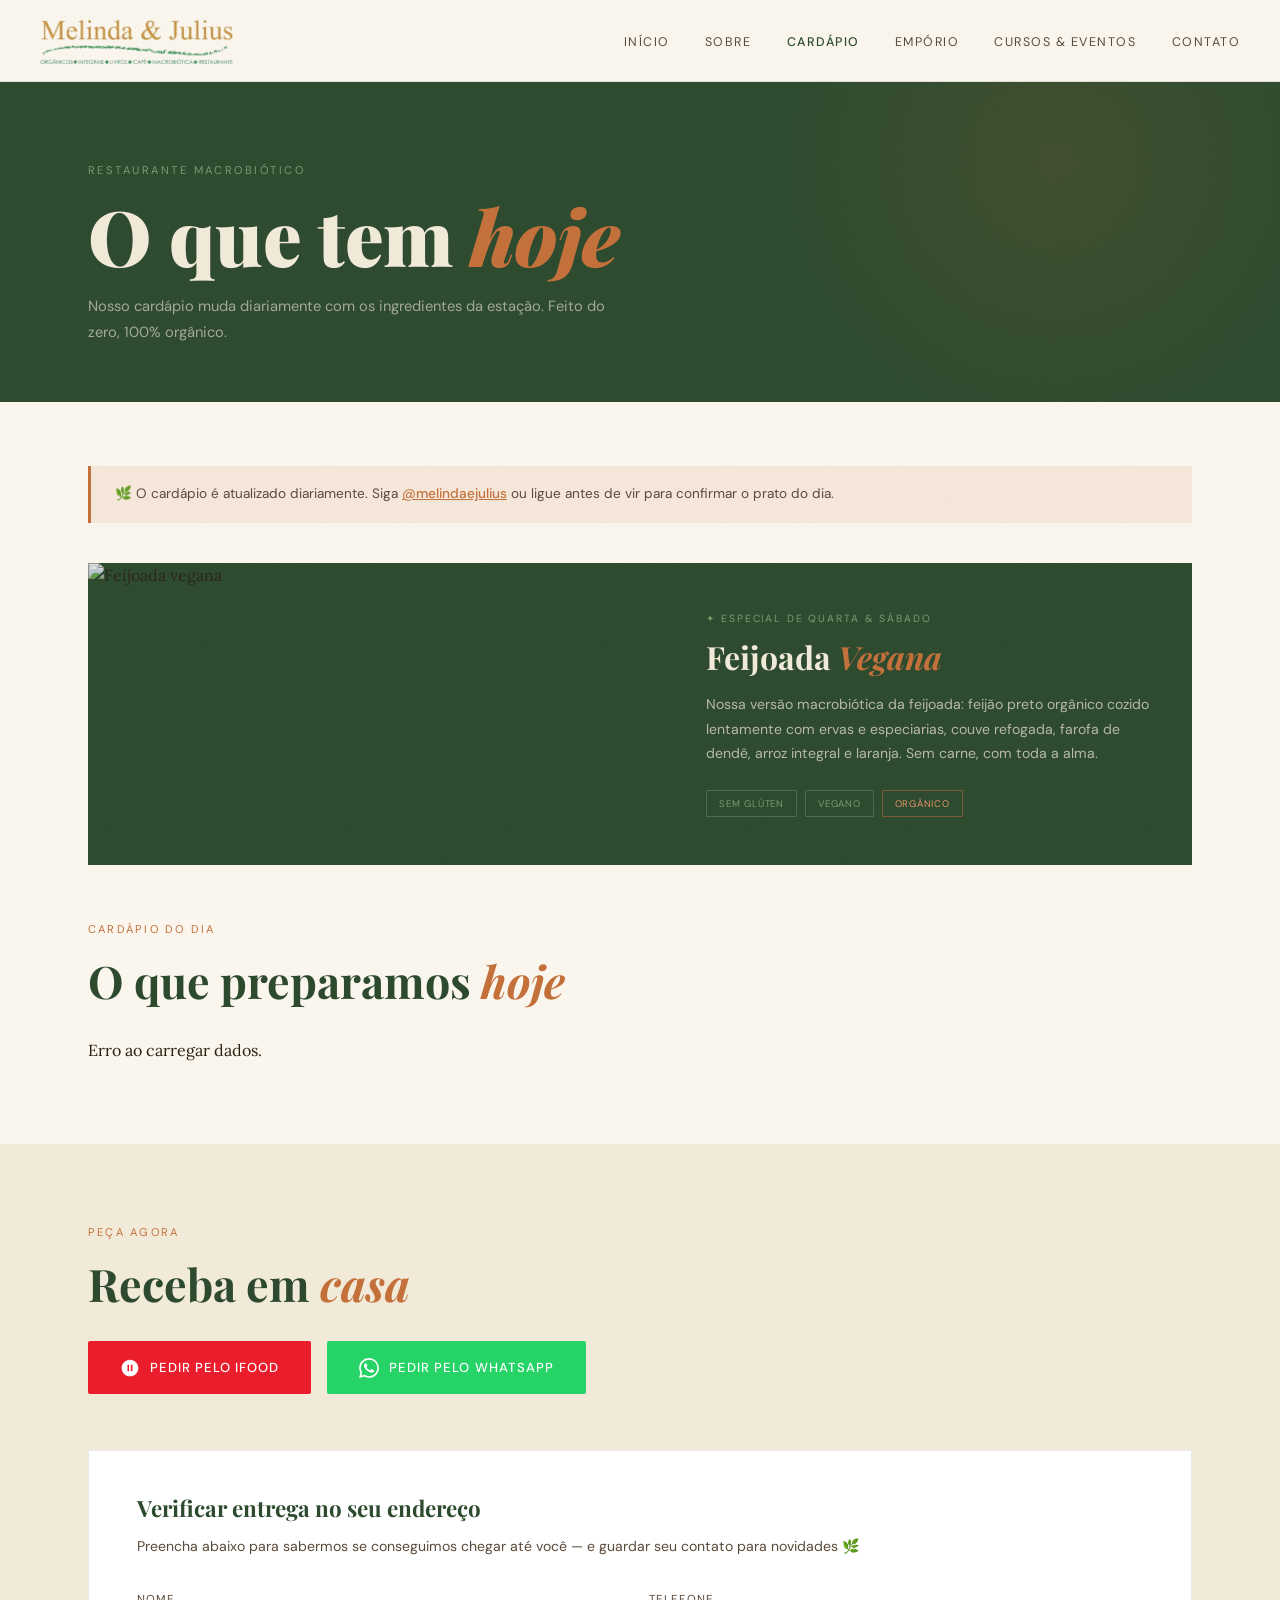
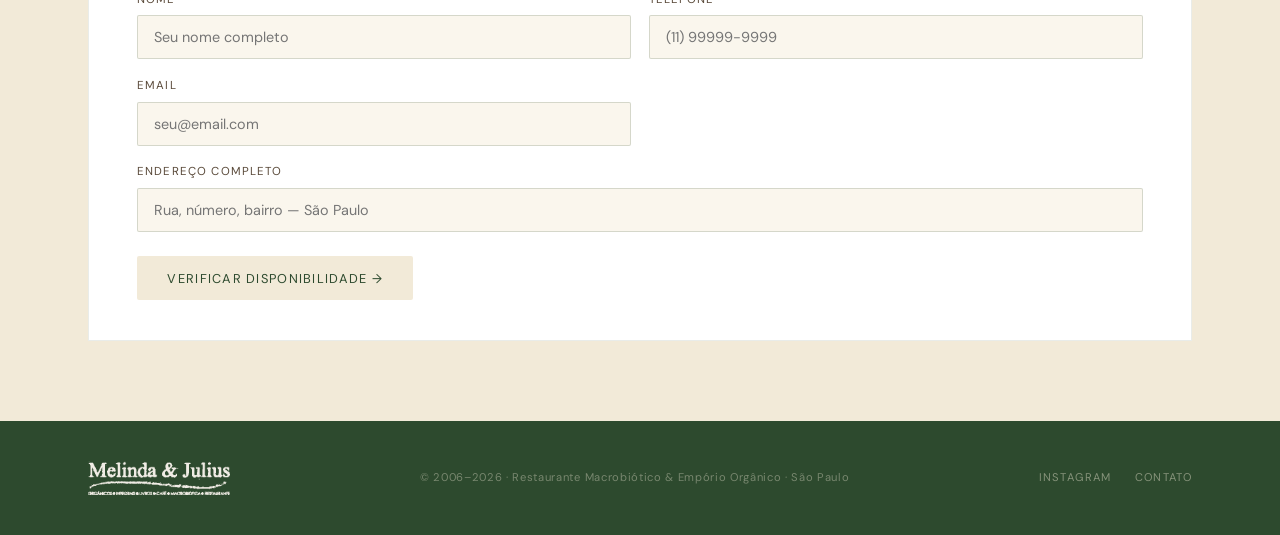
==== commit 55f51f20: "feat: QA pre-launch - Open Graph/Twitter, favicon, meta description e ano do rodape (2006-2026) nas " ====
--- a/cardapio.html
+++ b/cardapio.html
@@ -1,223 +1,232 @@
 <!DOCTYPE html>
 <html lang="pt-BR">
 <head>
-  <meta charset="UTF-8"/>
-  <meta name="viewport" content="width=device-width, initial-scale=1.0"/>
-  <title>Cardápio — Melinda & Julius</title>
-  <link rel="preconnect" href="https://fonts.googleapis.com"><link rel="preconnect" href="https://fonts.gstatic.com" crossorigin><link href="https://fonts.googleapis.com/css2?family=Playfair+Display:ital,wght@0,400;0,700;0,900;1,400;1,700&family=Lora:ital,wght@0,400;0,500;1,400&family=DM+Sans:wght@300;400;500&display=swap" rel="stylesheet">
-  <link rel="stylesheet" href="style.css"/>
-  <script>(function(w,d,s,l,i){w[l]=w[l]||[];w[l].push({'gtm.start':
-  new Date().getTime(),event:'gtm.js'});var f=d.getElementsByTagName(s)[0],
-  j=d.createElement(s),dl=l!='dataLayer'?'&l='+l:'';j.async=true;j.src=
-  'https://www.googletagmanager.com/gtm.js?id='+i+dl;f.parentNode.insertBefore(j,f);
-  })(window,document,'script','dataLayer','GTM-PMT8HCLV');</script>
+<meta charset="UTF-8"/>
+<meta name="viewport" content="width=device-width, initial-scale=1.0"/>
+<title>Cardápio — Melinda & Julius</title>
+  <meta name="description" content="Almoço macrobiótico de segunda a sábado, 12h às 15h, no Caxingui/SP. Cardápio natural que muda com a estação.">
+  <link rel="icon" type="image/png" href="logo.png">
+  <link rel="apple-touch-icon" href="logo.png">
+  <meta property="og:type" content="website">
+  <meta property="og:site_name" content="Melinda &amp; Julius">
+  <meta property="og:locale" content="pt_BR">
+  <meta property="og:title" content="Cardápio — Melinda & Julius">
+  <meta property="og:description" content="Almoço macrobiótico de segunda a sábado, 12h às 15h, no Caxingui/SP. Cardápio natural que muda com a estação.">
+  <meta property="og:url" content="https://thewatermouse.github.io/cardapio.html">
+  <meta property="og:image" content="https://thewatermouse.github.io/logo.png">
+  <meta name="twitter:card" content="summary">
+  <meta name="twitter:title" content="Cardápio — Melinda & Julius">
+  <meta name="twitter:description" content="Almoço macrobiótico de segunda a sábado, 12h às 15h, no Caxingui/SP. Cardápio natural que muda com a estação.">
+  <meta name="twitter:image" content="https://thewatermouse.github.io/logo.png">
+<link rel="preconnect" href="https://fonts.googleapis.com"><link rel="preconnect" href="https://fonts.gstatic.com" crossorigin><link href="https://fonts.googleapis.com/css2?family=Playfair+Display:ital,wght@0,400;0,700;0,900;1,400;1,700&family=Lora:ital,wght@0,400;0,500;1,400&family=DM+Sans:wght@300;400;500&display=swap" rel="stylesheet">
+<link rel="stylesheet" href="style.css"/>
+<script>(function(w,d,s,l,i){w[l]=w[l]||[];w[l].push({'gtm.start':
+new Date().getTime(),event:'gtm.js'});var f=d.getElementsByTagName(s)[0],
+j=d.createElement(s),dl=l!='dataLayer'?'&l='+l:'';j.async=true;j.src=
+'https://www.googletagmanager.com/gtm.js?id='+i+dl;f.parentNode.insertBefore(j,f);
+})(window,document,'script','dataLayer','GTM-PMT8HCLV');</script>
 </head>
 <body>
-  <noscript><iframe src="https://www.googletagmanager.com/ns.html?id=GTM-PMT8HCLV"
-  height="0" width="0" style="display:none;visibility:hidden"></iframe></noscript>
-  <header class="site-header">
-    <div class="container nav-wrap">
-      <a href="index.html" class="brand"><img src="logo.png" alt="Melinda &amp; Julius" class="brand-logo"></a>
-      <button class="hamburger" aria-label="Menu" onclick="this.classList.toggle('open');document.querySelector('.nav-menu').classList.toggle('open')">
-        <span></span><span></span><span></span>
-      </button>
-      <nav><ul class="nav-menu">
-          <li><a href="index.html">Início</a></li>
-          <li><a href="sobre.html">Sobre</a></li>
-          <li><a href="cardapio.html" class="active">Cardápio</a></li>
-          <li><a href="emporio.html">Empório</a></li>
-          <li><a href="cursos.html">Cursos &amp; Eventos</a></li>
-          <li><a href="contato.html">Contato</a></li>
-      </ul></nav>
-    </div>
-  </header>
+<noscript><iframe src="https://www.googletagmanager.com/ns.html?id=GTM-PMT8HCLV"
+height="0" width="0" style="display:none;visibility:hidden"></iframe></noscript>
+<header class="site-header">
+<div class="container nav-wrap">
+<a href="index.html" class="brand"><img src="logo.png" alt="Melinda &amp; Julius" class="brand-logo"></a>
+<button class="hamburger" aria-label="Menu" onclick="this.classList.toggle('open');document.querySelector('.nav-menu').classList.toggle('open')">
+<span></span><span></span><span></span>
+</button>
+<nav><ul class="nav-menu">
+<li><a href="index.html">Início</a></li>
+<li><a href="sobre.html">Sobre</a></li>
+<li><a href="cardapio.html" class="active">Cardápio</a></li>
+<li><a href="emporio.html">Empório</a></li>
+<li><a href="cursos.html">Cursos &amp; Eventos</a></li>
+<li><a href="contato.html">Contato</a></li>
+</ul></nav>
+</div>
+</header>
 
 <div class="page-header page-header--verde">
-  <div class="container">
-    <p class="eyebrow">Restaurante macrobiótico</p>
-    <h1>O que tem <em>hoje</em></h1>
-    <p class="header-sub">Nosso cardápio muda diariamente com os ingredientes da estação. Feito do zero, 100% orgânico.</p>
-  </div>
+<div class="container">
+<p class="eyebrow">Restaurante macrobiótico</p>
+<h1>O que tem <em>hoje</em></h1>
+<p class="header-sub">Nosso cardápio muda diariamente com os ingredientes da estação. Feito do zero, 100% orgânico.</p>
+</div>
 </div>
 
 <section class="cardapio-section">
-  <div class="container">
-
-    <div class="aviso-bar reveal">
-      🌿 O cardápio é atualizado diariamente. Siga <a href="https://instagram.com/melindaejulius" target="_blank">@melindaejulius</a> ou ligue antes de vir para confirmar o prato do dia.
-    </div>
-
-    <!-- FEIJOADA ESPECIAL -->
-    <div class="feijoada-card reveal">
-      <div class="feijoada-card-img">
-        <img src="https://images.unsplash.com/photo-1547592180-85f173990554?w=800&q=80&fit=crop" alt="Feijoada vegana">
-      </div>
-      <div class="feijoada-card-info">
-        <span class="card-tag">✦ Especial de Quarta &amp; Sábado</span>
-        <h2>Feijoada <em>Vegana</em></h2>
-        <p>Nossa versão macrobiótica da feijoada: feijão preto orgânico cozido lentamente com ervas e especiarias, couve refogada, farofa de dendê, arroz integral e laranja. Sem carne, com toda a alma.</p>
-        <div class="feijoada-chips">
-          <span class="chip">Sem glúten</span>
-          <span class="chip">Vegano</span>
-          <span class="chip chip--org">Orgânico</span>
-        </div>
-      </div>
-    </div>
-
-    <!-- SHEETS: pratos do dia gerenciados pela planilha -->
-    <div class="cardapio-lista-header reveal">
-      <p class="section-label">Cardápio do dia</p>
-      <h2 class="section-title">O que preparamos <em>hoje</em></h2>
-    </div>
-    <div id="content"></div>
-
-  </div>
+<div class="container">
+
+<div class="aviso-bar reveal">
+🌿 O cardápio é atualizado diariamente. Siga <a href="https://instagram.com/melindaejulius" target="_blank">@melindaejulius</a> ou ligue antes de vir para confirmar o prato do dia.
+</div>
+
+<!-- FEIJOADA ESPECIAL -->
+<div class="feijoada-card reveal">
+<div class="feijoada-card-img">
+<img src="https://images.unsplash.com/photo-1547592180-85f173990554?w=800&q=80&fit=crop" alt="Feijoada vegana">
+</div>
+<div class="feijoada-card-info">
+<span class="card-tag">✦ Especial de Quarta &amp; Sábado</span>
+<h2>Feijoada <em>Vegana</em></h2>
+<p>Nossa versão macrobiótica da feijoada: feijão preto orgânico cozido lentamente com ervas e especiarias, couve refogada, farofa de dendê, arroz integral e laranja. Sem carne, com toda a alma.</p>
+<div class="feijoada-chips">
+<span class="chip">Sem glúten</span>
+<span class="chip">Vegano</span>
+<span class="chip chip--org">Orgânico</span>
+</div>
+</div>
+</div>
+
+<!-- SHEETS: pratos do dia gerenciados pela planilha -->
+<div class="cardapio-lista-header reveal">
+<p class="section-label">Cardápio do dia</p>
+<h2 class="section-title">O que preparamos <em>hoje</em></h2>
+</div>
+<div id="content"></div>
+
+</div>
 </section>
 
 <!-- PEDIR AGORA -->
 <section class="pedir-section">
-  <div class="container">
-    <p class="section-label reveal">Peça agora</p>
-    <h2 class="section-title reveal">Receba em <em>casa</em></h2>
-
-    <div class="pedir-botoes reveal">
-      <a href="https://www.ifood.com.br/delivery/sao-paulo-sp/melinda-julius-vila-progredior" target="_blank" class="btn-pedir btn-pedir--ifood">
-        <svg width="20" height="20" viewBox="0 0 24 24" fill="currentColor"><path d="M12 2C6.48 2 2 6.48 2 12s4.48 10 10 10 10-4.48 10-10S17.52 2 12 2zm-1 14H9V8h2v8zm4 0h-2V8h2v8z"/></svg>
-        Pedir pelo iFood
-      </a>
-      <a href="https://wa.me/5511984760015?text=Ol%C3%A1!%20Gostaria%20de%20fazer%20um%20pedido%20pelo%20card%C3%A1pio%20%F0%9F%8C%BF" target="_blank" class="btn-pedir btn-pedir--whatsapp">
-        <svg width="20" height="20" viewBox="0 0 24 24" fill="currentColor"><path d="M17.472 14.382c-.297-.149-1.758-.867-2.03-.967-.273-.099-.471-.148-.67.15-.197.297-.767.966-.94 1.164-.173.199-.347.223-.644.075-.297-.15-1.255-.463-2.39-1.475-.883-.788-1.48-1.761-1.653-2.059-.173-.297-.018-.458.13-.606.134-.133.298-.347.446-.52.149-.174.198-.298.298-.497.099-.198.05-.371-.025-.52-.075-.149-.669-1.612-.916-2.207-.242-.579-.487-.5-.669-.51-.173-.008-.371-.01-.57-.01-.198 0-.52.074-.792.372-.272.297-1.04 1.016-1.04 2.479 0 1.462 1.065 2.875 1.213 3.074.149.198 2.096 3.2 5.077 4.487.709.306 1.262.489 1.694.625.712.227 1.36.195 1.871.118.571-.085 1.758-.719 2.006-1.413.248-.694.248-1.289.173-1.413-.074-.124-.272-.198-.57-.347m-5.421 7.403h-.004a9.87 9.87 0 01-5.031-1.378l-.361-.214-3.741.982.998-3.648-.235-.374a9.86 9.86 0 01-1.51-5.26c.001-5.45 4.436-9.884 9.888-9.884 2.64 0 5.122 1.03 6.988 2.898a9.825 9.825 0 012.893 6.994c-.003 5.45-4.437 9.884-9.885 9.884m8.413-18.297A11.815 11.815 0 0012.05 0C5.495 0 .16 5.335.157 11.892c0 2.096.547 4.142 1.588 5.945L.057 24l6.305-1.654a11.882 11.882 0 005.683 1.448h.005c6.554 0 11.89-5.335 11.893-11.893a11.821 11.821 0 00-3.48-8.413Z"/></svg>
-        Pedir pelo WhatsApp
-      </a>
-    </div>
-
-    <!-- FORMULÁRIO DE ENTREGA -->
-    <div class="entrega-form-wrap reveal">
-      <div class="entrega-form-header">
-        <h3>Verificar entrega no seu endereço</h3>
-        <p>Preencha abaixo para sabermos se conseguimos chegar até você — e guardar seu contato para novidades 🌿</p>
-      </div>
-      <form class="entrega-form" id="entregaForm">
-        <div class="entrega-form-grid">
-          <label>Nome<input type="text" name="nome" id="ef-nome" required placeholder="Seu nome completo"></label>
-          <label>Telefone<input type="tel" name="telefone" id="ef-tel" required placeholder="(11) 99999-9999"></label>
-          <label>Email<input type="email" name="email" id="ef-email" required placeholder="seu@email.com"></label>
-          <label>Endereço completo<input type="text" name="endereco" id="ef-end" required placeholder="Rua, número, bairro — São Paulo"></label>
-        </div>
-        <button type="submit" class="btn-primary">Verificar disponibilidade →</button>
-      </form>
-      <div id="entregaResultado" class="entrega-resultado" style="display:none"></div>
-    </div>
-
-  </div>
+<div class="container">
+<p class="section-label reveal">Peça agora</p>
+<h2 class="section-title reveal">Receba em <em>casa</em></h2>
+
+<div class="pedir-botoes reveal">
+<a href="https://www.ifood.com.br/delivery/sao-paulo-sp/melinda-julius-vila-progredior" target="_blank" class="btn-pedir btn-pedir--ifood">
+<svg width="20" height="20" viewBox="0 0 24 24" fill="currentColor"><path d="M12 2C6.48 2 2 6.48 2 12s4.48 10 10 10 10-4.48 10-10S17.52 2 12 2zm-1 14H9V8h2v8zm4 0h-2V8h2v8z"/></svg>
+Pedir pelo iFood
+</a>
+<a href="https://wa.me/5511984760015?text=Ol%C3%A1!%20Gostaria%20de%20fazer%20um%20pedido%20pelo%20card%C3%A1pio%20%F0%9F%8C%BF" target="_blank" class="btn-pedir btn-pedir--whatsapp">
+<svg width="20" height="20" viewBox="0 0 24 24" fill="currentColor"><path d="M17.472 14.382c-.297-.149-1.758-.867-2.03-.967-.273-.099-.471-.148-.67.15-.197.297-.767.966-.94 1.164-.173.199-.347.223-.644.075-.297-.15-1.255-.463-2.39-1.475-.883-.788-1.48-1.761-1.653-2.059-.173-.297-.018-.458.13-.606.134-.133.298-.347.446-.52.149-.174.198-.298.298-.497.099-.198.05-.371-.025-.52-.075-.149-.669-1.612-.916-2.207-.242-.579-.487-.5-.669-.51-.173-.008-.371-.01-.57-.01-.198 0-.52.074-.792.372-.272.297-1.04 1.016-1.04 2.479 0 1.462 1.065 2.875 1.213 3.074.149.198 2.096 3.2 5.077 4.487.709.306 1.262.489 1.694.625.712.227 1.36.195 1.871.118.571-.085 1.758-.719 2.006-1.413.248-.694.248-1.289.173-1.413-.074-.124-.272-.198-.57-.347m-5.421 7.403h-.004a9.87 9.87 0 01-5.031-1.378l-.361-.214-3.741.982.998-3.648-.235-.374a9.86 9.86 0 01-1.51-5.26c.001-5.45 4.436-9.884 9.888-9.884 2.64 0 5.122 1.03 6.988 2.898a9.825 9.825 0 012.893 6.994c-.003 5.45-4.437 9.884-9.885 9.884m8.413-18.297A11.815 11.815 0 0012.05 0C5.495 0 .16 5.335.157 11.892c0 2.096.547 4.142 1.588 5.945L.057 24l6.305-1.654a11.882 11.882 0 005.683 1.448h.005c6.554 0 11.89-5.335 11.893-11.893a11.821 11.821 0 00-3.48-8.413Z"/></svg>
+Pedir pelo WhatsApp
+</a>
+</div>
+
+<!-- FORMULÁRIO DE ENTREGA -->
+<div class="entrega-form-wrap reveal">
+<div class="entrega-form-header">
+<h3>Verificar entrega no seu endereço</h3>
+<p>Preencha abaixo para sabermos se conseguimos chegar até você — e guardar seu contato para novidades 🌿</p>
+</div>
+<form class="entrega-form" id="entregaForm">
+<div class="entrega-form-grid">
+<label>Nome<input type="text" name="nome" id="ef-nome" required placeholder="Seu nome completo"></label>
+<label>Telefone<input type="tel" name="telefone" id="ef-tel" required placeholder="(11) 99999-9999"></label>
+<label>Email<input type="email" name="email" id="ef-email" required placeholder="seu@email.com"></label>
+<label>Endereço completo<input type="text" name="endereco" id="ef-end" required placeholder="Rua, número, bairro — São Paulo"></label>
+</div>
+<button type="submit" class="btn-primary">Verificar disponibilidade →</button>
+</form>
+<div id="entregaResultado" class="entrega-resultado" style="display:none"></div>
+</div>
+
+</div>
 </section>
 
-  <footer class="site-footer">
-    <div class="container footer-inner">
-      <img src="logo.png" alt="Melinda &amp; Julius" class="footer-logo">
-      <p class="footer-copy">© 2025 · Restaurante Macrobiótico &amp; Empório Orgânico · São Paulo</p>
-      <div class="footer-links">
-        <a href="https://instagram.com/melindaejulius" target="_blank">Instagram</a>
-        <a href="contato.html">Contato</a>
-      </div>
-    </div>
-  </footer>
+<footer class="site-footer">
+<div class="container footer-inner">
+<img src="logo.png" alt="Melinda &amp; Julius" class="footer-logo">
+<p class="footer-copy">© 2006–2026 · Restaurante Macrobiótico &amp; Empório Orgânico · São Paulo</p>
+<div class="footer-links">
+<a href="https://instagram.com/melindaejulius" target="_blank">Instagram</a>
+<a href="contato.html">Contato</a>
+</div>
+</div>
+</footer>
 <script>
-  const _obs = new IntersectionObserver((entries)=>{
-    entries.forEach((e,i)=>{ if(e.isIntersecting){ setTimeout(()=>e.target.classList.add('visible'),i*80); _obs.unobserve(e.target); } });
-  },{threshold:0.08,rootMargin:'0px 0px -50px 0px'});
-  document.querySelectorAll('.reveal').forEach(el=>_obs.observe(el));
-  const _nav=document.querySelector('.site-header');
-  window.addEventListener('scroll',()=>{ _nav.style.boxShadow=window.scrollY>20?'0 2px 30px rgba(45,74,46,0.12)':'none'; });
+const _obs = new IntersectionObserver((entries)=>{
+entries.forEach((e,i)=>{ if(e.isIntersecting){ setTimeout(()=>e.target.classList.add('visible'),i*80); _obs.unobserve(e.target); } });
+},{threshold:0.08,rootMargin:'0px 0px -50px 0px'});
+document.querySelectorAll('.reveal').forEach(el=>_obs.observe(el));
+const _nav=document.querySelector('.site-header');
+window.addEventListener('scroll',()=>{ _nav.style.boxShadow=window.scrollY>20?'0 2px 30px rgba(45,74,46,0.12)':'none'; });
 </script>
 <script src="script.js"></script>
 <script>
 // ── VERIFICAÇÃO DE ENTREGA + GOOGLE SHEETS ──────────────────────────
-// Coordenadas do Melinda & Julius (Vila Progredior, Morumbi)
 const LOJA_LAT = -23.5943;
 const LOJA_LNG = -46.7200;
-const RAIO_IFOOD_KM = 10; // raio estimado iFood
-
-// URL do Google Apps Script Web App para salvar no Sheets
-// SUBSTITUA pela URL do seu Apps Script depois de publicar
-const SHEETS_WEBAPP_URL = 'https://script.google.com/macros/s/SEU_SCRIPT_ID/exec';
+const RAIO_IFOOD_KM = 10;
+
+const SHEETS_WEBAPP_URL = 'https://script.google.com/macros/s/AKfycby09cJ933U7fF9nXiOmiHjY7Gs-PuCDIkkLJfowK9dCV374-b-6IQL1HEvidMCb-vzF/exec';
 
 function distanciaKm(lat1, lng1, lat2, lng2) {
-  const R = 6371;
-  const dLat = (lat2 - lat1) * Math.PI / 180;
-  const dLng = (lng2 - lng1) * Math.PI / 180;
-  const a = Math.sin(dLat/2)**2 + Math.cos(lat1*Math.PI/180) * Math.cos(lat2*Math.PI/180) * Math.sin(dLng/2)**2;
-  return R * 2 * Math.atan2(Math.sqrt(a), Math.sqrt(1-a));
+const R = 6371;
+const dLat = (lat2 - lat1) * Math.PI / 180;
+const dLng = (lng2 - lng1) * Math.PI / 180;
+const a = Math.sin(dLat/2)**2 + Math.cos(lat1*Math.PI/180) * Math.cos(lat2*Math.PI/180) * Math.sin(dLng/2)**2;
+return R * 2 * Math.atan2(Math.sqrt(a), Math.sqrt(1-a));
 }
 
 document.getElementById('entregaForm').addEventListener('submit', async function(e) {
-  e.preventDefault();
-  const btn = this.querySelector('button[type=submit]');
-  const res = document.getElementById('entregaResultado');
-  const nome     = document.getElementById('ef-nome').value.trim();
-  const telefone = document.getElementById('ef-tel').value.trim();
-  const email    = document.getElementById('ef-email').value.trim();
-  const endereco = document.getElementById('ef-end').value.trim();
-
-  btn.textContent = 'Verificando...';
-  btn.disabled = true;
-  res.style.display = 'none';
-
-  try {
-    // Geocodifica endereço via Nominatim (gratuito, sem API key)
-    const geo = await fetch(`https://nominatim.openstreetmap.org/search?format=json&limit=1&q=${encodeURIComponent(endereco + ', São Paulo, Brasil')}`, {
-      headers: { 'Accept-Language': 'pt-BR' }
-    });
-    const geoData = await geo.json();
-
-    let mensagem = '';
-    let tipo = '';
-    let distancia = null;
-
-    if (geoData.length > 0) {
-      const lat = parseFloat(geoData[0].lat);
-      const lng = parseFloat(geoData[0].lon);
-      distancia = distanciaKm(LOJA_LAT, LOJA_LNG, lat, lng);
-
-      if (distancia <= RAIO_IFOOD_KM) {
-        tipo = 'sucesso';
-        mensagem = `✅ Boa notícia, ${nome}! Seu endereço fica a <strong>${distancia.toFixed(1)} km</strong> de nós — dentro do raio de entrega do iFood. Clique em "Pedir pelo iFood" acima!`;
-      } else {
-        tipo = 'aviso';
-        mensagem = `🛵 Seu endereço fica a <strong>${distancia.toFixed(1)} km</strong> de nós. Pode ficar fora do raio do iFood, mas entre em contato pelo WhatsApp e verificamos a possibilidade de entrega por motoboy!`;
-      }
-    } else {
-      tipo = 'aviso';
-      mensagem = `Não conseguimos localizar esse endereço automaticamente. Entre em contato pelo <a href="https://wa.me/5511984760015" target="_blank">WhatsApp</a> e verificamos!`;
-    }
-
-    // Salva no Google Sheets via Apps Script
-    try {
-      await fetch(SHEETS_WEBAPP_URL, {
-        method: 'POST',
-        mode: 'no-cors',
-        headers: { 'Content-Type': 'application/json' },
-        body: JSON.stringify({
-          nome, telefone, email, endereco,
-          distancia_km: distancia ? distancia.toFixed(2) : 'não localizado',
-          data: new Date().toLocaleString('pt-BR')
-        })
-      });
-    } catch(_) { /* silencia erro de CORS — o dado chega mesmo assim */ }
-
-    res.style.display = 'block';
-    res.className = `entrega-resultado entrega-resultado--${tipo}`;
-    res.innerHTML = mensagem;
-
-  } catch(err) {
-    res.style.display = 'block';
-    res.className = 'entrega-resultado entrega-resultado--aviso';
-    res.innerHTML = 'Ocorreu um erro. Entre em contato pelo <a href="https://wa.me/5511984760015" target="_blank">WhatsApp</a>!';
-  }
-
-  btn.textContent = 'Verificar disponibilidade →';
-  btn.disabled = false;
+e.preventDefault();
+const btn = this.querySelector('button[type=submit]');
+const res = document.getElementById('entregaResultado');
+const nome = document.getElementById('ef-nome').value.trim();
+const telefone = document.getElementById('ef-tel').value.trim();
+const email = document.getElementById('ef-email').value.trim();
+const endereco = document.getElementById('ef-end').value.trim();
+
+btn.textContent = 'Verificando...';
+btn.disabled = true;
+res.style.display = 'none';
+
+try {
+const geo = await fetch(`https://nominatim.openstreetmap.org/search?format=json&limit=1&q=${encodeURIComponent(endereco + ', São Paulo, Brasil')}`, {
+headers: { 'Accept-Language': 'pt-BR' }
+});
+const geoData = await geo.json();
+
+let mensagem = '';
+let tipo = '';
+let distancia = null;
+
+if (geoData.length > 0) {
+const lat = parseFloat(geoData[0].lat);
+const lng = parseFloat(geoData[0].lon);
+distancia = distanciaKm(LOJA_LAT, LOJA_LNG, lat, lng);
+
+if (distancia <= RAIO_IFOOD_KM) {
+tipo = 'sucesso';
+mensagem = `✅ Boa notícia, ${nome}! Seu endereço fica a <strong>${distancia.toFixed(1)} km</strong> de nós — dentro do raio de entrega do iFood. Clique em "Pedir pelo iFood" acima!`;
+} else {
+tipo = 'aviso';
+mensagem = `🛵 Seu endereço fica a <strong>${distancia.toFixed(1)} km</strong> de nós. Pode ficar fora do raio do iFood, mas entre em contato pelo WhatsApp e verificamos a possibilidade de entrega por motoboy!`;
+}
+} else {
+tipo = 'aviso';
+mensagem = `Não conseguimos localizar esse endereço automaticamente. Entre em contato pelo <a href="https://wa.me/5511984760015" target="_blank">WhatsApp</a> e verificamos!`;
+}
+
+try {
+await fetch(SHEETS_WEBAPP_URL, {
+method: 'POST',
+mode: 'no-cors',
+headers: { 'Content-Type': 'application/json' },
+body: JSON.stringify({
+nome, telefone, email, endereco,
+distancia_km: distancia ? distancia.toFixed(2) : 'não localizado',
+data: new Date().toLocaleString('pt-BR')
+})
+});
+} catch(_) {}
+
+res.style.display = 'block';
+res.className = `entrega-resultado entrega-resultado--${tipo}`;
+res.innerHTML = mensagem;
+
+} catch(err) {
+res.style.display = 'block';
+res.className = 'entrega-resultado entrega-resultado--aviso';
+res.innerHTML = 'Ocorreu um erro. Entre em contato pelo <a href="https://wa.me/5511984760015" target="_blank">WhatsApp</a>!';
+}
+
+btn.textContent = 'Verificar disponibilidade →';
+btn.disabled = false;
 });
 </script>
 </body>
-</html>+</html>
--- a/style.css
+++ b/style.css
@@ -613,3 +613,44 @@
   font-family: 'Playfair Display', serif; font-size: 1rem; font-weight: 700;
   color: var(--verde-escuro); text-align: center;
 }
+
+/* ─── POLÍTICA DE DEVOLUÇÕES ─────────────────────────────────────── */
+.politica-section { padding: 5rem 0 6rem; }
+.politica-content { max-width: 780px; }
+.politica-bloco {
+  margin-bottom: 3rem;
+  padding-bottom: 3rem;
+  border-bottom: 1px solid rgba(45,74,46,0.1);
+}
+.politica-bloco:last-child { border-bottom: none; margin-bottom: 0; }
+.politica-bloco h2 {
+  font-family: 'Playfair Display', serif; font-size: 1.3rem; font-weight: 700;
+  color: var(--verde-escuro); margin-bottom: 1rem;
+}
+.politica-bloco p {
+  font-family: 'DM Sans', sans-serif; font-size: 0.9rem;
+  color: var(--cinza-texto); line-height: 1.8; margin-bottom: 0.85rem;
+}
+.politica-bloco p:last-child { margin-bottom: 0; }
+.politica-bloco strong { color: var(--marrom-texto); }
+.politica-bloco ul, .politica-bloco ol {
+  padding-left: 1.25rem; margin: 0.75rem 0;
+  display: flex; flex-direction: column; gap: 0.5rem;
+}
+.politica-bloco li {
+  font-family: 'DM Sans', sans-serif; font-size: 0.9rem;
+  color: var(--cinza-texto); line-height: 1.7;
+}
+.politica-bloco a { color: var(--verde-escuro); font-weight: 500; }
+.politica-bloco a:hover { color: var(--terracota); }
+
+/* ===== Empório: grid de categorias (seções) ===== */
+.emporio-cats-section { background: #fff; padding: 4.5rem 0 3rem; }
+.emporio-cats-grid { display: grid; grid-template-columns: repeat(4, 1fr); gap: 1.25rem; margin-top: 2rem; }
+.emporio-cat { text-decoration: none; display: block; background: var(--creme); border: 1px solid rgba(45,74,46,0.1); overflow: hidden; transition: transform 0.3s, box-shadow 0.3s; }
+.emporio-cat:hover { transform: translateY(-4px); box-shadow: 0 14px 40px rgba(45,74,46,0.12); }
+.emporio-cat-img { width: 100%; aspect-ratio: 1/1; background-size: cover; background-position: center; filter: saturate(0.85) sepia(0.08); transition: transform 0.5s; }
+.emporio-cat:hover .emporio-cat-img { transform: scale(1.05); }
+.emporio-cat span { display: block; padding: 0.9rem 1rem; font-family: 'DM Sans', sans-serif; font-size: 0.8rem; letter-spacing: 0.05em; font-weight: 600; color: var(--verde-escuro); text-align: center; }
+@media (max-width: 900px) { .emporio-cats-grid { grid-template-columns: repeat(2, 1fr); } }
+@media (max-width: 480px) { .emporio-cats-grid { grid-template-columns: repeat(2, 1fr); gap: 0.8rem; } .emporio-cat span { font-size: 0.72rem; padding: 0.7rem 0.5rem; } }
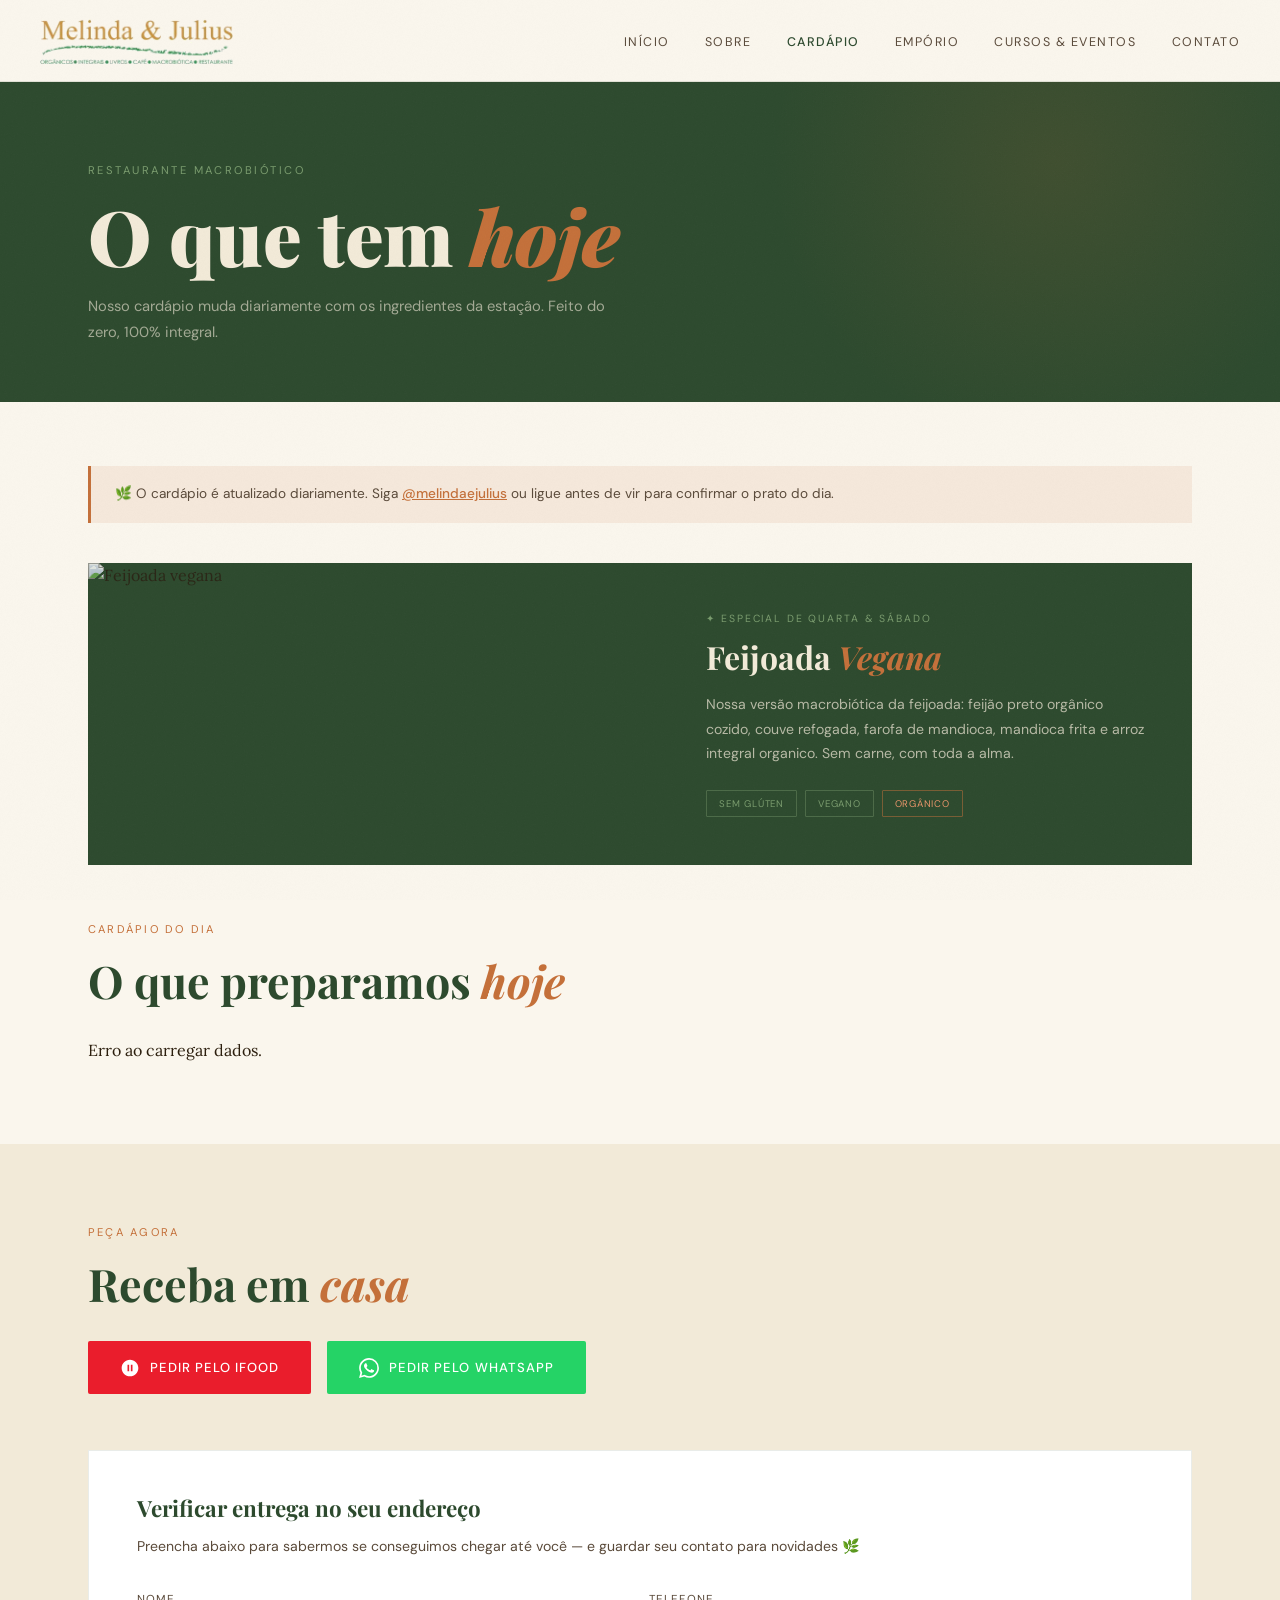
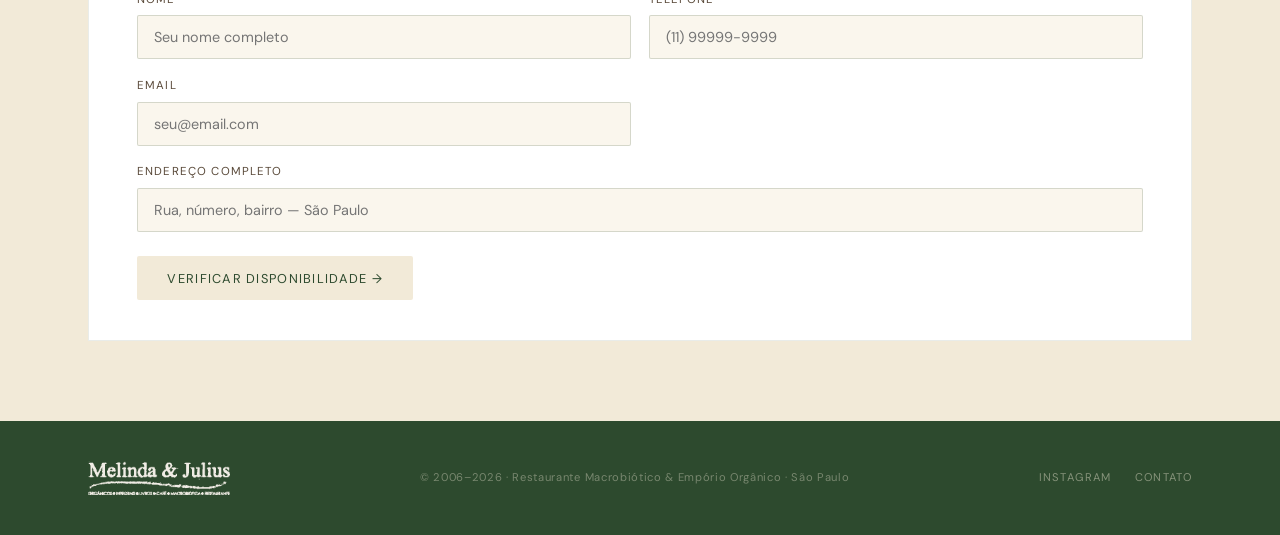
==== commit d2210373: "alterações pedidas por enio" ====
--- a/cardapio.html
+++ b/cardapio.html
@@ -50,7 +50,7 @@
 <div class="container">
 <p class="eyebrow">Restaurante macrobiótico</p>
 <h1>O que tem <em>hoje</em></h1>
-<p class="header-sub">Nosso cardápio muda diariamente com os ingredientes da estação. Feito do zero, 100% orgânico.</p>
+<p class="header-sub">Nosso cardápio muda diariamente com os ingredientes da estação. Feito do zero, 100% integral.</p>
 </div>
 </div>
 
@@ -69,7 +69,7 @@
 <div class="feijoada-card-info">
 <span class="card-tag">✦ Especial de Quarta &amp; Sábado</span>
 <h2>Feijoada <em>Vegana</em></h2>
-<p>Nossa versão macrobiótica da feijoada: feijão preto orgânico cozido lentamente com ervas e especiarias, couve refogada, farofa de dendê, arroz integral e laranja. Sem carne, com toda a alma.</p>
+<p>Nossa versão macrobiótica da feijoada: feijão preto orgânico cozido, couve refogada, farofa de mandioca, mandioca frita e arroz integral organico. Sem carne, com toda a alma.</p>
 <div class="feijoada-chips">
 <span class="chip">Sem glúten</span>
 <span class="chip">Vegano</span>
@@ -151,7 +151,7 @@
 const LOJA_LNG = -46.7200;
 const RAIO_IFOOD_KM = 10;
 
-const SHEETS_WEBAPP_URL = 'https://script.google.com/macros/s/AKfycby09cJ933U7fF9nXiOmiHjY7Gs-PuCDIkkLJfowK9dCV374-b-6IQL1HEvidMCb-vzF/exec';
+const FORM_ENDPOINT = 'https://formspree.io/f/xblkndze';
 
 function distanciaKm(lat1, lng1, lat2, lng2) {
 const R = 6371;
@@ -202,11 +202,12 @@
 }
 
 try {
-await fetch(SHEETS_WEBAPP_URL, {
+await fetch(FORM_ENDPOINT, {
 method: 'POST',
-mode: 'no-cors',
-headers: { 'Content-Type': 'application/json' },
+headers: { 'Content-Type': 'application/json', 'Accept': 'application/json' },
 body: JSON.stringify({
+_subject: 'Novo pedido de delivery — site',
+_replyto: email,
 nome, telefone, email, endereco,
 distancia_km: distancia ? distancia.toFixed(2) : 'não localizado',
 data: new Date().toLocaleString('pt-BR')
--- a/style.css
+++ b/style.css
@@ -603,7 +603,7 @@
 }
 .marca-item:hover { box-shadow: 0 8px 30px rgba(45,74,46,0.1); transform: translateY(-3px); }
 .marca-item img {
-  max-width: 100%; max-height: 56px;
+  max-width: 80%; max-height: 46px; width: auto; height: auto;
   object-fit: contain; filter: grayscale(0.3) saturate(0.85);
   transition: filter 0.2s;
 }
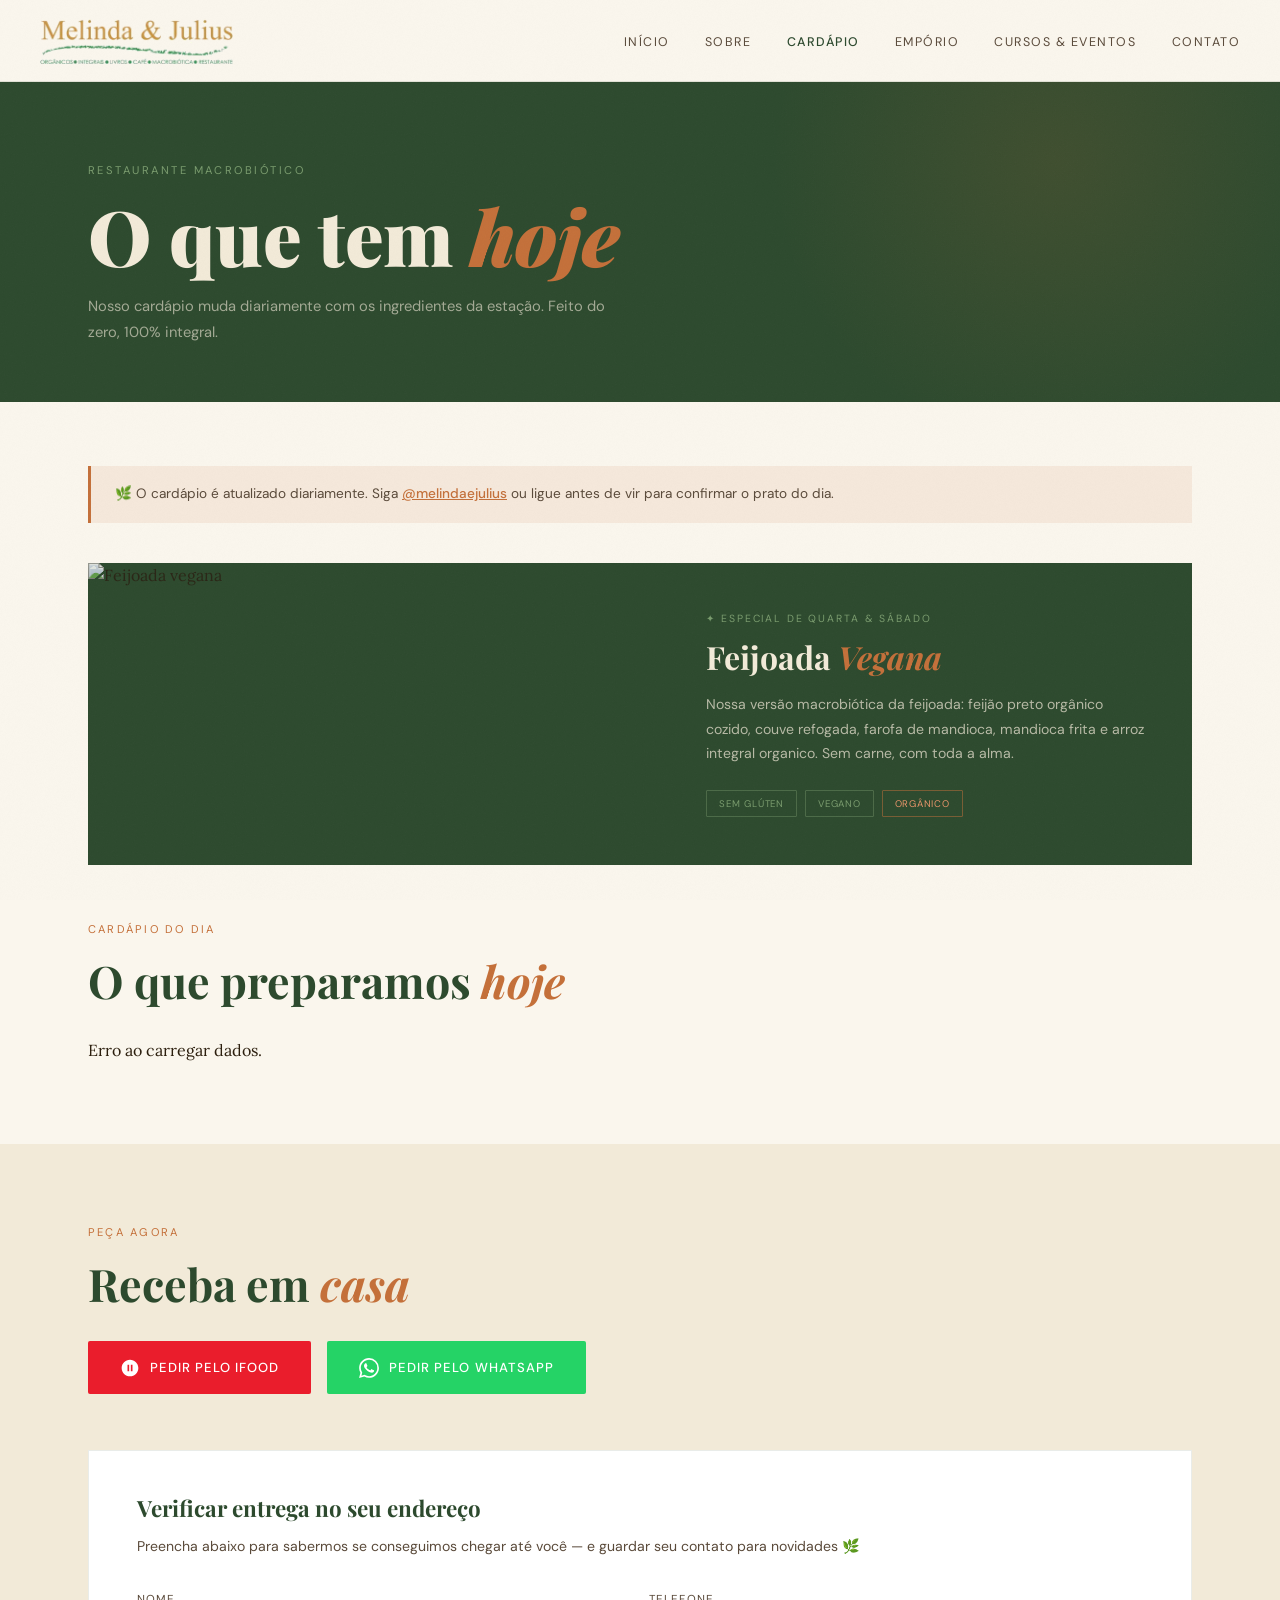
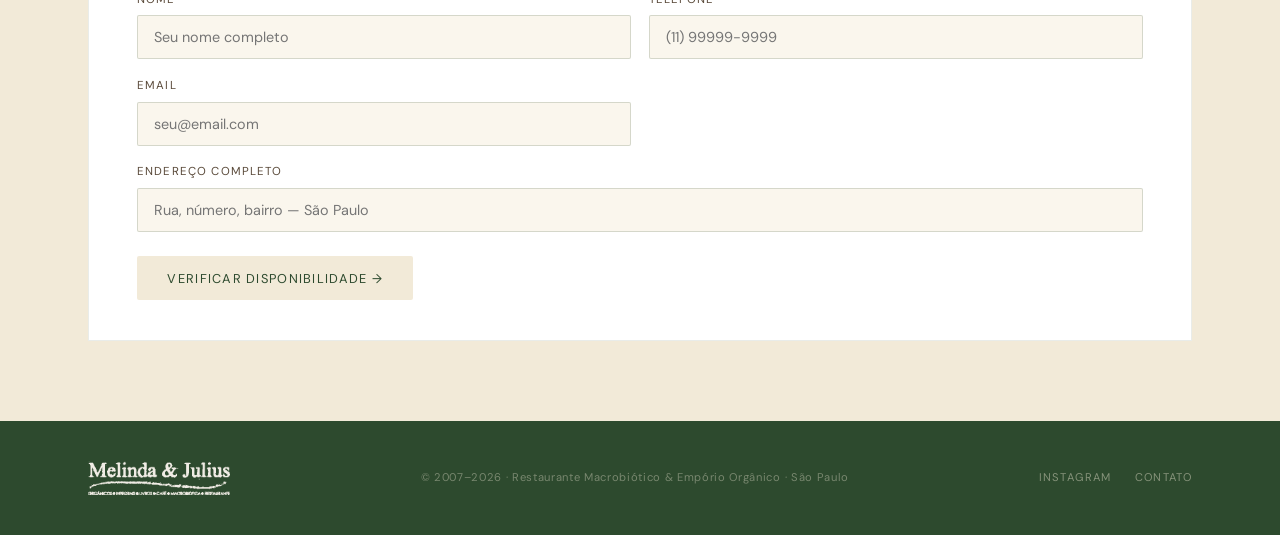
==== commit 9159d58f: "fix: padroniza ano de fundacao para 2007 em todo o site (texto, selo, footer, JSON-LD) + regenera og" ====
--- a/cardapio.html
+++ b/cardapio.html
@@ -13,11 +13,11 @@
   <meta property="og:title" content="Cardápio — Melinda & Julius">
   <meta property="og:description" content="Almoço macrobiótico de segunda a sábado, 12h às 15h, no Caxingui/SP. Cardápio natural que muda com a estação.">
   <meta property="og:url" content="https://thewatermouse.github.io/cardapio.html">
-  <meta property="og:image" content="https://thewatermouse.github.io/logo.png">
+  <meta property="og:image" content="https://thewatermouse.github.io/og-card.png">
   <meta name="twitter:card" content="summary">
   <meta name="twitter:title" content="Cardápio — Melinda & Julius">
   <meta name="twitter:description" content="Almoço macrobiótico de segunda a sábado, 12h às 15h, no Caxingui/SP. Cardápio natural que muda com a estação.">
-  <meta name="twitter:image" content="https://thewatermouse.github.io/logo.png">
+  <meta name="twitter:image" content="https://thewatermouse.github.io/og-card.png">
 <link rel="preconnect" href="https://fonts.googleapis.com"><link rel="preconnect" href="https://fonts.gstatic.com" crossorigin><link href="https://fonts.googleapis.com/css2?family=Playfair+Display:ital,wght@0,400;0,700;0,900;1,400;1,700&family=Lora:ital,wght@0,400;0,500;1,400&family=DM+Sans:wght@300;400;500&display=swap" rel="stylesheet">
 <link rel="stylesheet" href="style.css"/>
 <script>(function(w,d,s,l,i){w[l]=w[l]||[];w[l].push({'gtm.start':
@@ -25,6 +25,7 @@
 j=d.createElement(s),dl=l!='dataLayer'?'&l='+l:'';j.async=true;j.src=
 'https://www.googletagmanager.com/gtm.js?id='+i+dl;f.parentNode.insertBefore(j,f);
 })(window,document,'script','dataLayer','GTM-PMT8HCLV');</script>
+  <link rel="canonical" href="https://thewatermouse.github.io/cardapio.html">
 </head>
 <body>
 <noscript><iframe src="https://www.googletagmanager.com/ns.html?id=GTM-PMT8HCLV"
@@ -129,7 +130,7 @@
 <footer class="site-footer">
 <div class="container footer-inner">
 <img src="logo.png" alt="Melinda &amp; Julius" class="footer-logo">
-<p class="footer-copy">© 2006–2026 · Restaurante Macrobiótico &amp; Empório Orgânico · São Paulo</p>
+<p class="footer-copy">© 2007–2026 · Restaurante Macrobiótico &amp; Empório Orgânico · São Paulo</p>
 <div class="footer-links">
 <a href="https://instagram.com/melindaejulius" target="_blank">Instagram</a>
 <a href="contato.html">Contato</a>
